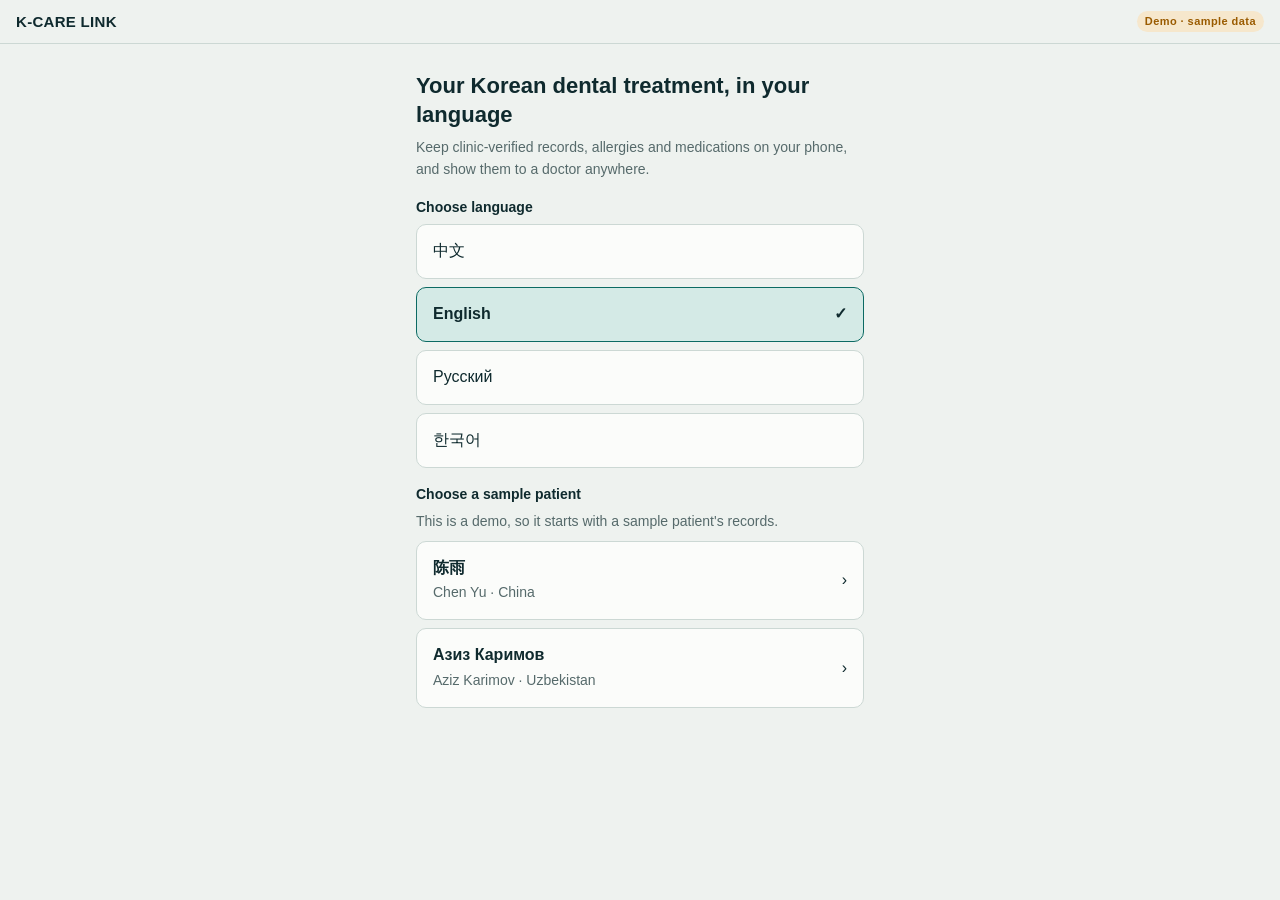
==== index.html @ 89370fdc "[클로드] 웹 프로토타입 1단계 구현 (서버 없는 의료 여권 데모) Co-Authored-By: Claude Opus 5.5 <noreply@anthropic.com>" ====
<!doctype html>
<html lang="en">
<head>
<meta charset="utf-8">
<meta name="viewport" content="width=device-width, initial-scale=1, viewport-fit=cover">
<meta name="robots" content="noindex">
<meta name="referrer" content="no-referrer">
<meta name="theme-color" content="#0C6A63">
<meta http-equiv="Content-Security-Policy" content="default-src 'self'; script-src 'self'; style-src 'self'; img-src 'self' data: blob:; connect-src 'self'; base-uri 'none'; form-action 'none'">
<title>K-CARE LINK</title>
<link rel="manifest" href="manifest.webmanifest">
<link rel="icon" href="icons/icon-192.png" type="image/png">
<link rel="apple-touch-icon" href="icons/icon-192.png">
<link rel="stylesheet" href="css/app.css">
</head>
<body>
<header class="top">
  <span class="brand" id="brand">K-CARE LINK</span>
  <span class="demo" id="demo">Demo · sample data</span>
</header>
<main id="app" class="app" aria-live="polite"></main>
<div class="toast" id="toast" role="status" hidden></div>
<noscript><p class="app">This demo needs JavaScript.</p></noscript>
<script src="js/vendor/qrcode.js"></script>
<script type="module" src="js/app.js"></script>
</body>
</html>
---- css/app.css ----
/* Phone-first single column. Tokens follow prototype/screen-review.html (teal = clinic-verified, violet = self-reported, red = risk). */
:root {
  --bg: #EEF2EF;
  --surface: #FBFCFA;
  --surface-2: #E3EBE8;
  --ink: #0F2A2E;
  --muted: #566A6B;
  --line: #CCD8D4;
  --teal: #0C6A63;
  --teal-ink: #F4FAF8;
  --teal-soft: #D4EAE6;
  --self: #5B4F8F;
  --self-soft: #E7E3F3;
  --warn: #9A5B00;
  --warn-soft: #F6E7CC;
  --crit: #A23B2A;
  --crit-soft: #F6DDD7;
  --font-ui: -apple-system, BlinkMacSystemFont, 'Apple SD Gothic Neo', 'PingFang SC', 'Noto Sans KR', 'Noto Sans SC', 'Segoe UI', Roboto, sans-serif;
  --font-data: ui-monospace, 'SF Mono', Menlo, 'Roboto Mono', monospace;
  --r: 10px;
  color-scheme: light;
}
@media (prefers-color-scheme: dark) {
  :root {
    --bg: #0B1719; --surface: #11221F; --surface-2: #17302C; --ink: #E3EEEA; --muted: #98AEAA;
    --line: #24403B; --teal: #4DB5A9; --teal-ink: #062521; --teal-soft: #163C37;
    --self: #ADA2E0; --self-soft: #2A2546; --warn: #E2A84B; --warn-soft: #3A2C12;
    --crit: #E07C69; --crit-soft: #3D1E18; color-scheme: dark;
  }
}
* { box-sizing: border-box; }
[hidden] { display: none !important; }
html { -webkit-text-size-adjust: 100%; }
body { margin: 0; background: var(--bg); color: var(--ink); font-family: var(--font-ui); font-size: 16px; line-height: 1.55; }
a { color: inherit; text-decoration: none; }
button, input, textarea { font: inherit; color: inherit; }
button { cursor: pointer; }
button:disabled { opacity: 0.5; cursor: default; }
:focus-visible { outline: 2px solid var(--teal); outline-offset: 2px; }
h1, h2 { margin: 0; line-height: 1.25; text-wrap: balance; }
h1 { font-size: 20px; }
h1.big { font-size: 24px; }
h2 { font-size: 14px; font-weight: 600; }
p { margin: 0; }
.mono { font-family: var(--font-data); font-variant-numeric: tabular-nums; }
.small { font-size: 13px; }
.muted { color: var(--muted); }
.sub { color: var(--muted); font-size: 14px; }
.center { text-align: center; }

.top { position: sticky; top: 0; z-index: 5; display: flex; justify-content: space-between; align-items: center; gap: 8px;
  padding: calc(env(safe-area-inset-top, 0px) + 10px) max(16px, env(safe-area-inset-right, 0px)) 10px max(16px, env(safe-area-inset-left, 0px));
  background: var(--bg); border-bottom: 1px solid var(--line); }
.brand { font-weight: 700; letter-spacing: 0.02em; font-size: 15px; }
.demo { font-size: 11px; font-weight: 600; letter-spacing: 0.04em; padding: 2px 8px; border-radius: 99px; background: var(--warn-soft); color: var(--warn); white-space: nowrap; }

.app { max-width: 480px; margin: 0 auto; display: flex; flex-direction: column; gap: 18px;
  padding: 16px max(16px, env(safe-area-inset-right, 0px)) calc(env(safe-area-inset-bottom, 0px) + 40px) max(16px, env(safe-area-inset-left, 0px)); }
body.doc .app { max-width: 760px; }

.bar { display: flex; align-items: center; justify-content: space-between; gap: 8px; min-height: 40px; }
.bar.end { justify-content: flex-end; }
.link { background: none; border: 0; padding: 8px 0; color: var(--teal); font-weight: 600; font-size: 15px; }
.btn { display: inline-flex; align-items: center; justify-content: center; text-align: center; border: 1px solid var(--line); background: var(--surface); border-radius: var(--r); padding: 13px 14px; font-weight: 600; min-height: 48px; }
.btn.primary { background: var(--teal); color: var(--teal-ink); border-color: var(--teal); }
.btn.block { width: 100%; }
.row2 { display: grid; grid-template-columns: 1fr 1fr; gap: 8px; }
.row2.quiet { align-items: center; justify-items: center; }

.hero { display: grid; gap: 8px; padding-top: 12px; }
.lead { font-size: 22px; font-weight: 700; line-height: 1.3; }
.sec { display: grid; gap: 8px; }
.sec-h { display: flex; align-items: center; justify-content: space-between; gap: 8px; }
.list { display: grid; gap: 8px; }
.row-btn { display: flex; justify-content: space-between; align-items: center; gap: 12px; text-align: left; padding: 14px 16px; border-radius: var(--r); border: 1px solid var(--line); background: var(--surface); font-size: 16px; min-height: 52px; }
.row-btn[aria-pressed="true"] { border-color: var(--teal); background: var(--teal-soft); font-weight: 600; }

.profile { display: grid; gap: 2px; padding: 14px; background: var(--surface-2); border-radius: var(--r); }
.profile b { font-size: 21px; }
.profile .meta { font-size: 14px; color: var(--muted); }
.badge { display: inline-flex; align-items: center; gap: 4px; font-size: 11px; font-weight: 600; padding: 2px 8px; border-radius: 99px; white-space: nowrap; }
.badge.v { background: var(--teal-soft); color: var(--teal); }
.badge.s { background: var(--self-soft); color: var(--self); }
.badge.u { background: var(--warn-soft); color: var(--warn); }
.rec { display: grid; grid-template-columns: 52px 1fr auto; gap: 10px; align-items: center; border: 1px solid var(--line); border-left: 3px solid var(--teal); border-radius: 8px; background: var(--surface); padding: 11px 12px; }
.rec .tooth { font-family: var(--font-data); font-weight: 600; font-size: 16px; color: var(--teal); }
.rec .name { font-weight: 600; }
.rec .when { font-family: var(--font-data); font-size: 12px; color: var(--muted); }
.rec .chev { color: var(--muted); font-size: 20px; }
.selfbox { border: 1px solid var(--line); border-left: 3px solid var(--self); border-radius: 8px; padding: 10px 12px; display: grid; gap: 6px; background: var(--surface); }
.kv { display: grid; grid-template-columns: 92px minmax(0, 1fr); gap: 8px; font-size: 15px; margin: 0; }
.kv dt { color: var(--muted); }
.kv dd { margin: 0; min-width: 0; overflow-wrap: anywhere; }

/* FDI tooth chart */
.chart { display: grid; gap: 4px; padding: 10px; background: var(--surface-2); border-radius: var(--r); }
.chart .jaw { display: grid; grid-template-columns: 1fr 1fr; gap: 6px; }
.chart .half { display: grid; grid-template-columns: repeat(8, minmax(0, 1fr)); gap: 2px; }
.chart .t { aspect-ratio: 1 / 1.25; min-width: 0; border-radius: 4px; border: 1px solid var(--line); background: var(--surface); font-family: var(--font-data); font-size: 9px; color: var(--muted); display: grid; place-items: center; }
.chart .t.on { background: var(--teal); color: var(--teal-ink); border-color: var(--teal); font-weight: 600; }
.chart .t.gone { background: transparent; border-style: dashed; }
.chart .mid { height: 1px; background: var(--line); margin-block: 2px; }
.chart .lbl { display: flex; justify-content: space-between; font-size: 10px; color: var(--muted); }

.card { border: 1px solid var(--line); border-radius: var(--r); padding: 14px; display: grid; gap: 6px; background: var(--surface); }
.card h2 { font-size: 13px; color: var(--muted); }
.card.note { background: var(--surface-2); border: 0; }

.chips { display: flex; flex-wrap: wrap; gap: 6px; }
.chip { border: 1px solid var(--line); background: var(--surface); border-radius: 99px; padding: 8px 13px; font-size: 15px; min-height: 40px; }
.chip[aria-pressed="true"] { background: var(--self); border-color: var(--self); color: var(--surface); }
.addrow { display: flex; gap: 6px; margin: 0; }
.addrow input { flex: 1; min-width: 0; border: 1px solid var(--line); border-radius: 8px; padding: 10px; background: var(--surface); font-size: 16px; }
.custom { display: flex; justify-content: space-between; align-items: center; gap: 8px; font-size: 15px; }
.warnline { font-size: 14px; padding: 9px 11px; border-radius: 8px; background: var(--warn-soft); color: var(--warn); }

.opt { display: flex; gap: 10px; align-items: center; border: 1px solid var(--line); border-radius: var(--r); padding: 13px; background: var(--surface); text-align: left; min-height: 50px; }
.opt[aria-pressed="true"] { border-color: var(--teal); background: var(--teal-soft); font-weight: 600; }
.opt .dot { width: 18px; height: 18px; border-radius: 50%; border: 2px solid var(--line); flex: none; }
.opt[aria-pressed="true"] .dot { border: 6px solid var(--teal); }
.qr { align-self: center; display: grid; place-items: center; width: 300px; max-width: 100%; aspect-ratio: 1; background: #FFFFFF; border-radius: 14px; border: 1px solid var(--line); }
.qr canvas { display: block; max-width: 100%; height: auto !important; }
.qr .sub { color: #566A6B; }
.linkbox { width: 100%; min-height: 96px; border: 1px solid var(--line); border-radius: 8px; padding: 10px; background: var(--surface); font: 12px/1.4 var(--font-data); word-break: break-all; }

/* doctor view */
.doc-h { display: grid; gap: 2px; padding-bottom: 10px; border-bottom: 2px solid var(--ink); }
.doc-h .kicker { font-size: 11px; font-weight: 600; letter-spacing: 0.08em; text-transform: uppercase; color: var(--muted); }
.doc-h .meta { font-family: var(--font-data); font-size: 13px; color: var(--muted); }
.alert { border-radius: var(--r); background: var(--crit-soft); padding: 12px 14px; display: grid; gap: 6px; }
.alert h2 { color: var(--crit); font-size: 13px; text-transform: uppercase; letter-spacing: 0.05em; }
.alert h2 .norm { text-transform: none; letter-spacing: 0; }
.alert ul { margin: 0; padding-left: 18px; font-size: 15px; }
.alert .risk { color: var(--crit); font-weight: 600; }
.tbl-wrap { overflow-x: auto; }
table { border-collapse: collapse; width: 100%; font-size: 14px; }
th { text-align: left; font-size: 11px; color: var(--muted); font-weight: 600; text-transform: uppercase; letter-spacing: 0.04em; padding: 6px 8px 6px 0; border-bottom: 1px solid var(--line); }
td { padding: 9px 8px 9px 0; border-bottom: 1px solid var(--line); vertical-align: top; }
td.mono { white-space: nowrap; font-size: 13px; }
td.wrap { overflow-wrap: anywhere; min-width: 7em; }
td .badge { margin-top: 4px; }
.foot { font-size: 13px; color: var(--muted); }

/* emergency card */
.em { border-radius: 16px; border: 3px solid var(--crit); padding: 18px; display: grid; gap: 14px; background: var(--surface); }
.em .head b { color: var(--crit); font-size: 15px; letter-spacing: 0.03em; }
.em .plea { font-size: 18px; font-weight: 700; }
.em .plea small { display: block; font-size: 14px; font-weight: 400; color: var(--muted); }
.em dl { margin: 0; display: grid; gap: 12px; }
.em dt { font-size: 13px; color: var(--muted); }
.em dd { margin: 0; font-size: 22px; font-weight: 700; line-height: 1.3; overflow-wrap: anywhere; }
.em dd small { display: block; font-size: 14px; font-weight: 500; color: var(--muted); margin-bottom: 4px; }

.toast { position: fixed; left: max(16px, env(safe-area-inset-left, 0px)); right: max(16px, env(safe-area-inset-right, 0px)); bottom: calc(env(safe-area-inset-bottom, 0px) + 18px);
  max-width: 448px; margin: 0 auto; background: var(--ink); color: var(--surface); border-radius: var(--r); padding: 12px 14px; font-size: 14px; z-index: 10; }
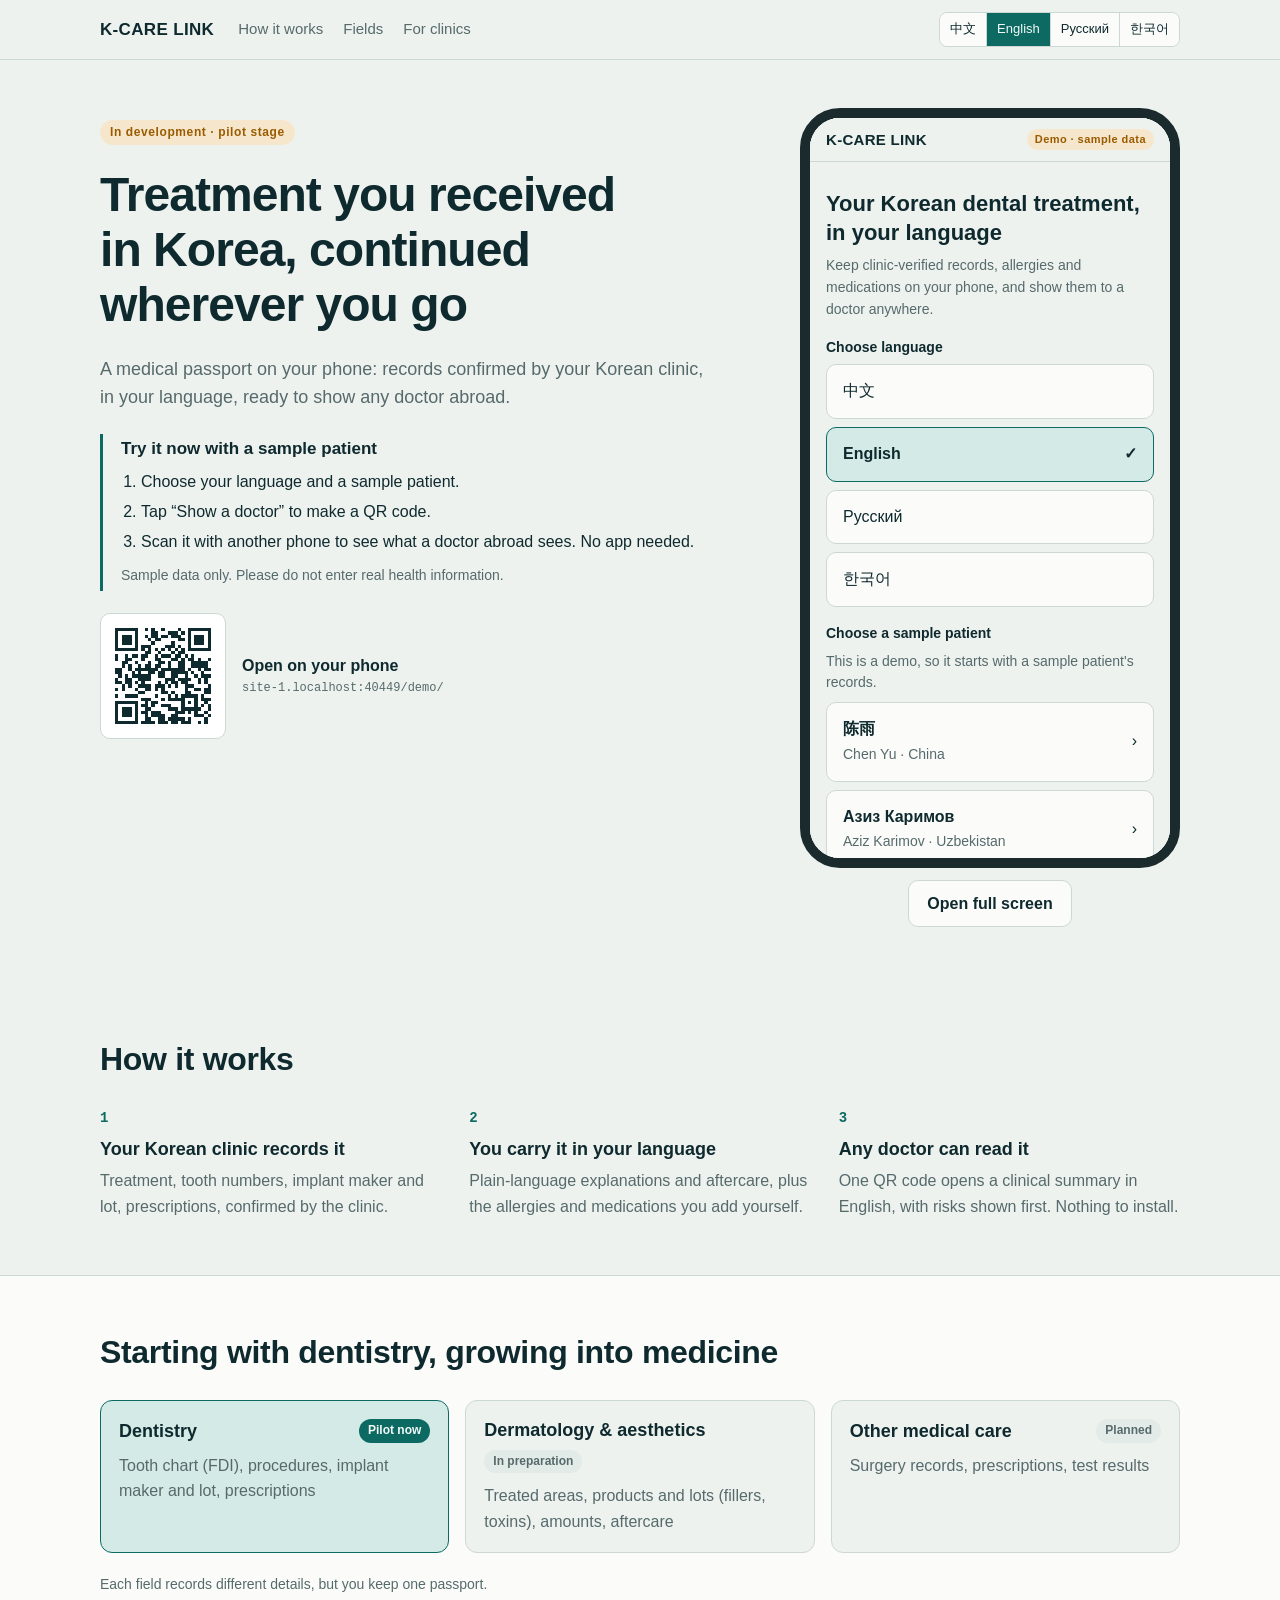
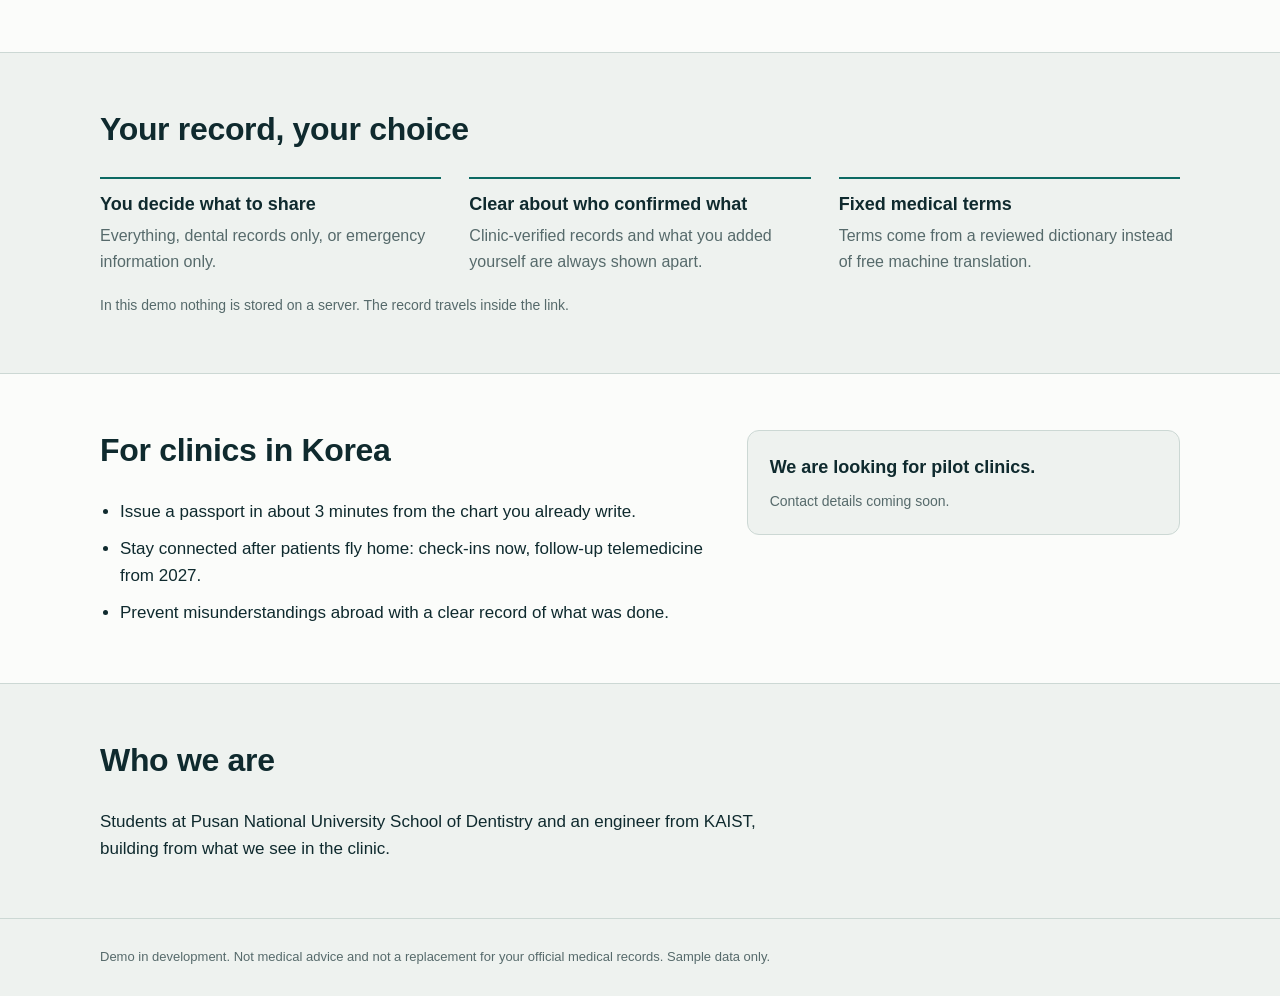
==== commit 81fc8433: "[클로드] 홈페이지 추가, 데모를 demo/로 이동 Co-Authored-By: Claude Opus 5.5 <noreply@anthropic.com>" ====
--- a/index.html
+++ b/index.html
@@ -6,22 +6,124 @@
 <meta name="robots" content="noindex">
 <meta name="referrer" content="no-referrer">
 <meta name="theme-color" content="#0C6A63">
-<meta http-equiv="Content-Security-Policy" content="default-src 'self'; script-src 'self'; style-src 'self'; img-src 'self' data: blob:; connect-src 'self'; base-uri 'none'; form-action 'none'">
+<meta http-equiv="Content-Security-Policy" content="default-src 'self'; script-src 'self'; style-src 'self'; img-src 'self' data: blob:; frame-src 'self'; connect-src 'self'; base-uri 'none'; form-action 'none'">
 <title>K-CARE LINK</title>
-<link rel="manifest" href="manifest.webmanifest">
-<link rel="icon" href="icons/icon-192.png" type="image/png">
-<link rel="apple-touch-icon" href="icons/icon-192.png">
-<link rel="stylesheet" href="css/app.css">
+<link rel="icon" href="demo/icons/icon-192.png" type="image/png">
+<link rel="apple-touch-icon" href="demo/icons/icon-192.png">
+<link rel="stylesheet" href="home/home.css">
+<script src="home/redirect.js"></script>
 </head>
 <body>
-<header class="top">
-  <span class="brand" id="brand">K-CARE LINK</span>
-  <span class="demo" id="demo">Demo · sample data</span>
+<header class="nav">
+  <div class="wrap nav-in">
+    <a class="brand" href="#top" data-name>K-CARE LINK</a>
+    <nav class="links" aria-label="Sections">
+      <a href="#how" data-t="nav_how">How it works</a>
+      <a href="#fields" data-t="nav_fields">Fields</a>
+      <a href="#clinics" data-t="nav_clinics">For clinics</a>
+    </nav>
+    <div class="langs" id="langs" role="group" aria-label="Language"></div>
+  </div>
 </header>
-<main id="app" class="app" aria-live="polite"></main>
-<div class="toast" id="toast" role="status" hidden></div>
-<noscript><p class="app">This demo needs JavaScript.</p></noscript>
-<script src="js/vendor/qrcode.js"></script>
-<script type="module" src="js/app.js"></script>
+
+<main id="top">
+  <section class="hero">
+    <div class="wrap hero-in">
+      <div class="hero-text">
+        <p class="stage" data-t="stage">In development · pilot stage</p>
+        <h1 data-t="h1">Treatment you received in Korea, continued wherever you go</h1>
+        <p class="lede" data-t="sub"></p>
+        <div class="try-box">
+          <h2 data-t="try_h">Try it now with a sample patient</h2>
+          <ol class="try-steps">
+            <li data-t="try_1"></li>
+            <li data-t="try_2"></li>
+            <li data-t="try_3"></li>
+          </ol>
+          <p class="note" data-t="try_note"></p>
+        </div>
+        <div class="phone-qr" id="phone-qr">
+          <div class="qr" id="qr" aria-hidden="true"></div>
+          <div>
+            <b data-t="open_phone">Open on your phone</b>
+            <p class="note mono" id="demo-url"></p>
+          </div>
+        </div>
+      </div>
+      <div class="device">
+        <div class="phone">
+          <iframe id="demo-frame" title="Demo" allow="clipboard-write; web-share"></iframe>
+        </div>
+        <a class="btn" id="open-full" href="demo/" data-t="open_full">Open full screen</a>
+      </div>
+    </div>
+  </section>
+
+  <section class="band" id="how">
+    <div class="wrap">
+      <h2 class="h2" data-t="how_h">How it works</h2>
+      <ol class="steps">
+        <li><span class="num">1</span><h3 data-t="s1_t"></h3><p data-t="s1_d"></p></li>
+        <li><span class="num">2</span><h3 data-t="s2_t"></h3><p data-t="s2_d"></p></li>
+        <li><span class="num">3</span><h3 data-t="s3_t"></h3><p data-t="s3_d"></p></li>
+      </ol>
+    </div>
+  </section>
+
+  <section class="band alt" id="fields">
+    <div class="wrap">
+      <h2 class="h2" data-t="fields_h">Starting with dentistry, growing into medicine</h2>
+      <div class="fields">
+        <article class="field now"><div class="fh"><h3 data-t="f_dental"></h3><span class="pill now" data-t="f_dental_s"></span></div><p data-t="f_dental_d"></p></article>
+        <article class="field"><div class="fh"><h3 data-t="f_aes"></h3><span class="pill" data-t="f_aes_s"></span></div><p data-t="f_aes_d"></p></article>
+        <article class="field"><div class="fh"><h3 data-t="f_med"></h3><span class="pill" data-t="f_med_s"></span></div><p data-t="f_med_d"></p></article>
+      </div>
+      <p class="note" data-t="fields_note"></p>
+    </div>
+  </section>
+
+  <section class="band" id="data">
+    <div class="wrap">
+      <h2 class="h2" data-t="data_h">Your record, your choice</h2>
+      <ul class="principles">
+        <li><h3 data-t="d1_t"></h3><p data-t="d1_d"></p></li>
+        <li><h3 data-t="d2_t"></h3><p data-t="d2_d"></p></li>
+        <li><h3 data-t="d3_t"></h3><p data-t="d3_d"></p></li>
+      </ul>
+      <p class="note" data-t="d_demo"></p>
+    </div>
+  </section>
+
+  <section class="band alt" id="clinics">
+    <div class="wrap two">
+      <div>
+        <h2 class="h2" data-t="clinics_h">For clinics in Korea</h2>
+        <ul class="checks">
+          <li data-t="c1"></li>
+          <li data-t="c2"></li>
+          <li data-t="c3"></li>
+        </ul>
+      </div>
+      <div class="cta">
+        <p class="cta-t" data-t="clinics_cta"></p>
+        <p class="note" id="contact"></p>
+      </div>
+    </div>
+  </section>
+
+  <section class="band" id="team">
+    <div class="wrap">
+      <h2 class="h2" data-t="team_h">Who we are</h2>
+      <p class="team" data-t="team_d"></p>
+    </div>
+  </section>
+</main>
+
+<footer class="foot">
+  <div class="wrap"><p data-t="foot"></p></div>
+</footer>
+
+<script src="demo/js/vendor/qrcode.js"></script>
+<script type="module" src="home/home.js"></script>
 </body>
 </html>
--- a/home/home.css
+++ b/home/home.css
@@ -0,0 +1,107 @@
+/* Homepage. Same tokens as the demo (demo/css/app.css). Hero puts the live demo in a phone frame beside the text; sections stack on phones. */
+:root {
+  --bg: #EEF2EF;
+  --surface: #FBFCFA;
+  --surface-2: #E3EBE8;
+  --ink: #0F2A2E;
+  --muted: #566A6B;
+  --line: #CCD8D4;
+  --teal: #0C6A63;
+  --teal-ink: #F4FAF8;
+  --teal-soft: #D4EAE6;
+  --warn: #9A5B00;
+  --warn-soft: #F6E7CC;
+  --bezel: #1B2B2D;
+  --font-ui: -apple-system, BlinkMacSystemFont, 'Apple SD Gothic Neo', 'PingFang SC', 'Noto Sans KR', 'Noto Sans SC', 'Segoe UI', Roboto, sans-serif;
+  --font-data: ui-monospace, 'SF Mono', Menlo, 'Roboto Mono', monospace;
+  color-scheme: light;
+}
+@media (prefers-color-scheme: dark) {
+  :root {
+    --bg: #0B1719; --surface: #11221F; --surface-2: #17302C; --ink: #E3EEEA; --muted: #98AEAA;
+    --line: #24403B; --teal: #4DB5A9; --teal-ink: #062521; --teal-soft: #163C37;
+    --warn: #E2A84B; --warn-soft: #3A2C12; --bezel: #000000; color-scheme: dark;
+  }
+}
+* { box-sizing: border-box; }
+[hidden] { display: none !important; }
+html { -webkit-text-size-adjust: 100%; scroll-padding-top: 72px; }
+@media (prefers-reduced-motion: no-preference) { html { scroll-behavior: smooth; } }
+body { margin: 0; background: var(--bg); color: var(--ink); font-family: var(--font-ui); font-size: 16px; line-height: 1.6; }
+a { color: inherit; }
+h1, h2, h3 { margin: 0; line-height: 1.25; text-wrap: balance; }
+p { margin: 0; }
+:lang(ko) { word-break: keep-all; overflow-wrap: anywhere; }
+:focus-visible { outline: 2px solid var(--teal); outline-offset: 2px; }
+.mono { font-family: var(--font-data); }
+.wrap { max-width: 1120px; margin: 0 auto; padding-left: max(20px, env(safe-area-inset-left, 0px)); padding-right: max(20px, env(safe-area-inset-right, 0px)); }
+.note { color: var(--muted); font-size: 14px; }
+
+.nav { position: sticky; top: 0; z-index: 5; background: var(--bg); border-bottom: 1px solid var(--line); padding-top: env(safe-area-inset-top, 0px); }
+.nav-in { display: flex; align-items: center; gap: 12px 24px; flex-wrap: wrap; padding-block: 12px; }
+.brand { font-weight: 700; letter-spacing: 0.02em; text-decoration: none; font-size: 17px; }
+.links { display: flex; gap: 20px; margin-right: auto; }
+.links a { text-decoration: none; color: var(--muted); font-size: 15px; }
+.links a:hover { color: var(--ink); }
+.langs { display: inline-flex; border: 1px solid var(--line); border-radius: 8px; overflow: hidden; }
+.langs button { border: 0; background: var(--surface); padding: 6px 10px; font: inherit; font-size: 13px; color: var(--ink); cursor: pointer; }
+.langs button + button { border-left: 1px solid var(--line); }
+.langs button[aria-pressed="true"] { background: var(--teal); color: var(--teal-ink); }
+@media (max-width: 720px) { .links { display: none; } .langs { margin-left: auto; } }
+
+.hero { padding-block: 48px 56px; }
+.hero-in { display: grid; grid-template-columns: minmax(0, 1fr) 380px; gap: 56px; align-items: start; }
+@media (max-width: 920px) { .hero-in { grid-template-columns: minmax(0, 1fr); gap: 32px; } }
+.hero-text { display: grid; gap: 22px; align-content: start; padding-top: 12px; }
+.stage { justify-self: start; font-size: 12px; font-weight: 600; letter-spacing: 0.05em; padding: 3px 10px; border-radius: 99px; background: var(--warn-soft); color: var(--warn); }
+.hero h1 { font-size: clamp(30px, 4.4vw, 48px); letter-spacing: -0.02em; line-height: 1.15; }
+.lede { font-size: 18px; color: var(--muted); max-width: 34em; }
+.try-box { border-left: 3px solid var(--teal); padding: 4px 0 4px 18px; display: grid; gap: 10px; }
+.try-box h2 { font-size: 17px; }
+.try-steps { margin: 0; padding-left: 20px; display: grid; gap: 4px; }
+.phone-qr { display: flex; gap: 16px; align-items: center; }
+.phone-qr .qr { background: #FFFFFF; border-radius: 10px; border: 1px solid var(--line); padding: 4px; line-height: 0; }
+.phone-qr canvas { width: 116px; height: 116px; image-rendering: pixelated; }
+.phone-qr .mono { font-size: 12px; overflow-wrap: anywhere; }
+@media (max-width: 920px) { .phone-qr { display: none; } }
+
+.device { display: grid; gap: 12px; justify-items: center; }
+.phone { width: 100%; max-width: 380px; height: 760px; max-height: calc(100vh - 120px); min-height: 560px; border: 10px solid var(--bezel); border-radius: 40px; overflow: hidden; background: var(--surface); }
+@media (max-width: 920px) { .phone { border-width: 6px; border-radius: 28px; height: 680px; max-height: none; } }
+.phone iframe { display: block; width: 100%; height: 100%; border: 0; background: var(--bg); }
+.btn { display: inline-flex; align-items: center; justify-content: center; min-height: 44px; padding: 10px 18px; border-radius: 10px; border: 1px solid var(--line); background: var(--surface); text-decoration: none; font-weight: 600; }
+
+.band { padding-block: 56px; }
+.band.alt { background: var(--surface); border-block: 1px solid var(--line); }
+.h2 { font-size: clamp(24px, 3vw, 32px); letter-spacing: -0.01em; margin-bottom: 28px; }
+.band .note { margin-top: 20px; }
+
+.steps { list-style: none; margin: 0; padding: 0; display: grid; grid-template-columns: repeat(3, minmax(0, 1fr)); gap: 28px; }
+@media (max-width: 760px) { .steps { grid-template-columns: minmax(0, 1fr); } }
+.steps li { display: grid; gap: 8px; align-content: start; }
+.num { font-family: var(--font-data); color: var(--teal); font-weight: 600; font-size: 14px; }
+.steps h3, .principles h3, .field h3 { font-size: 18px; }
+.steps p, .principles p, .field p { color: var(--muted); }
+
+.fields { display: grid; grid-template-columns: repeat(3, minmax(0, 1fr)); gap: 16px; }
+@media (max-width: 760px) { .fields { grid-template-columns: minmax(0, 1fr); } }
+.field { border: 1px solid var(--line); border-radius: 12px; padding: 18px; display: grid; gap: 10px; align-content: start; background: var(--bg); }
+.field.now { border-color: var(--teal); background: var(--teal-soft); }
+.fh { display: flex; justify-content: space-between; align-items: center; gap: 8px; flex-wrap: wrap; }
+.pill { font-size: 12px; font-weight: 600; padding: 2px 9px; border-radius: 99px; background: var(--surface-2); color: var(--muted); white-space: nowrap; }
+.pill.now { background: var(--teal); color: var(--teal-ink); }
+
+.principles { list-style: none; margin: 0; padding: 0; display: grid; grid-template-columns: repeat(3, minmax(0, 1fr)); gap: 28px; }
+@media (max-width: 760px) { .principles { grid-template-columns: minmax(0, 1fr); } }
+.principles li { display: grid; gap: 8px; align-content: start; border-top: 2px solid var(--teal); padding-top: 14px; }
+
+.two { display: grid; grid-template-columns: minmax(0, 1.4fr) minmax(0, 1fr); gap: 40px; align-items: start; }
+@media (max-width: 760px) { .two { grid-template-columns: minmax(0, 1fr); gap: 24px; } }
+.checks { margin: 0; padding-left: 20px; display: grid; gap: 10px; font-size: 17px; }
+.cta { border: 1px solid var(--line); border-radius: 12px; padding: 22px; background: var(--bg); display: grid; gap: 8px; }
+.cta-t { font-size: 18px; font-weight: 600; }
+.cta .note { margin-top: 0; }
+.team { font-size: 17px; max-width: 40em; }
+
+.foot { border-top: 1px solid var(--line); padding-block: 28px calc(env(safe-area-inset-bottom, 0px) + 28px); }
+.foot p { color: var(--muted); font-size: 13px; max-width: 60em; }
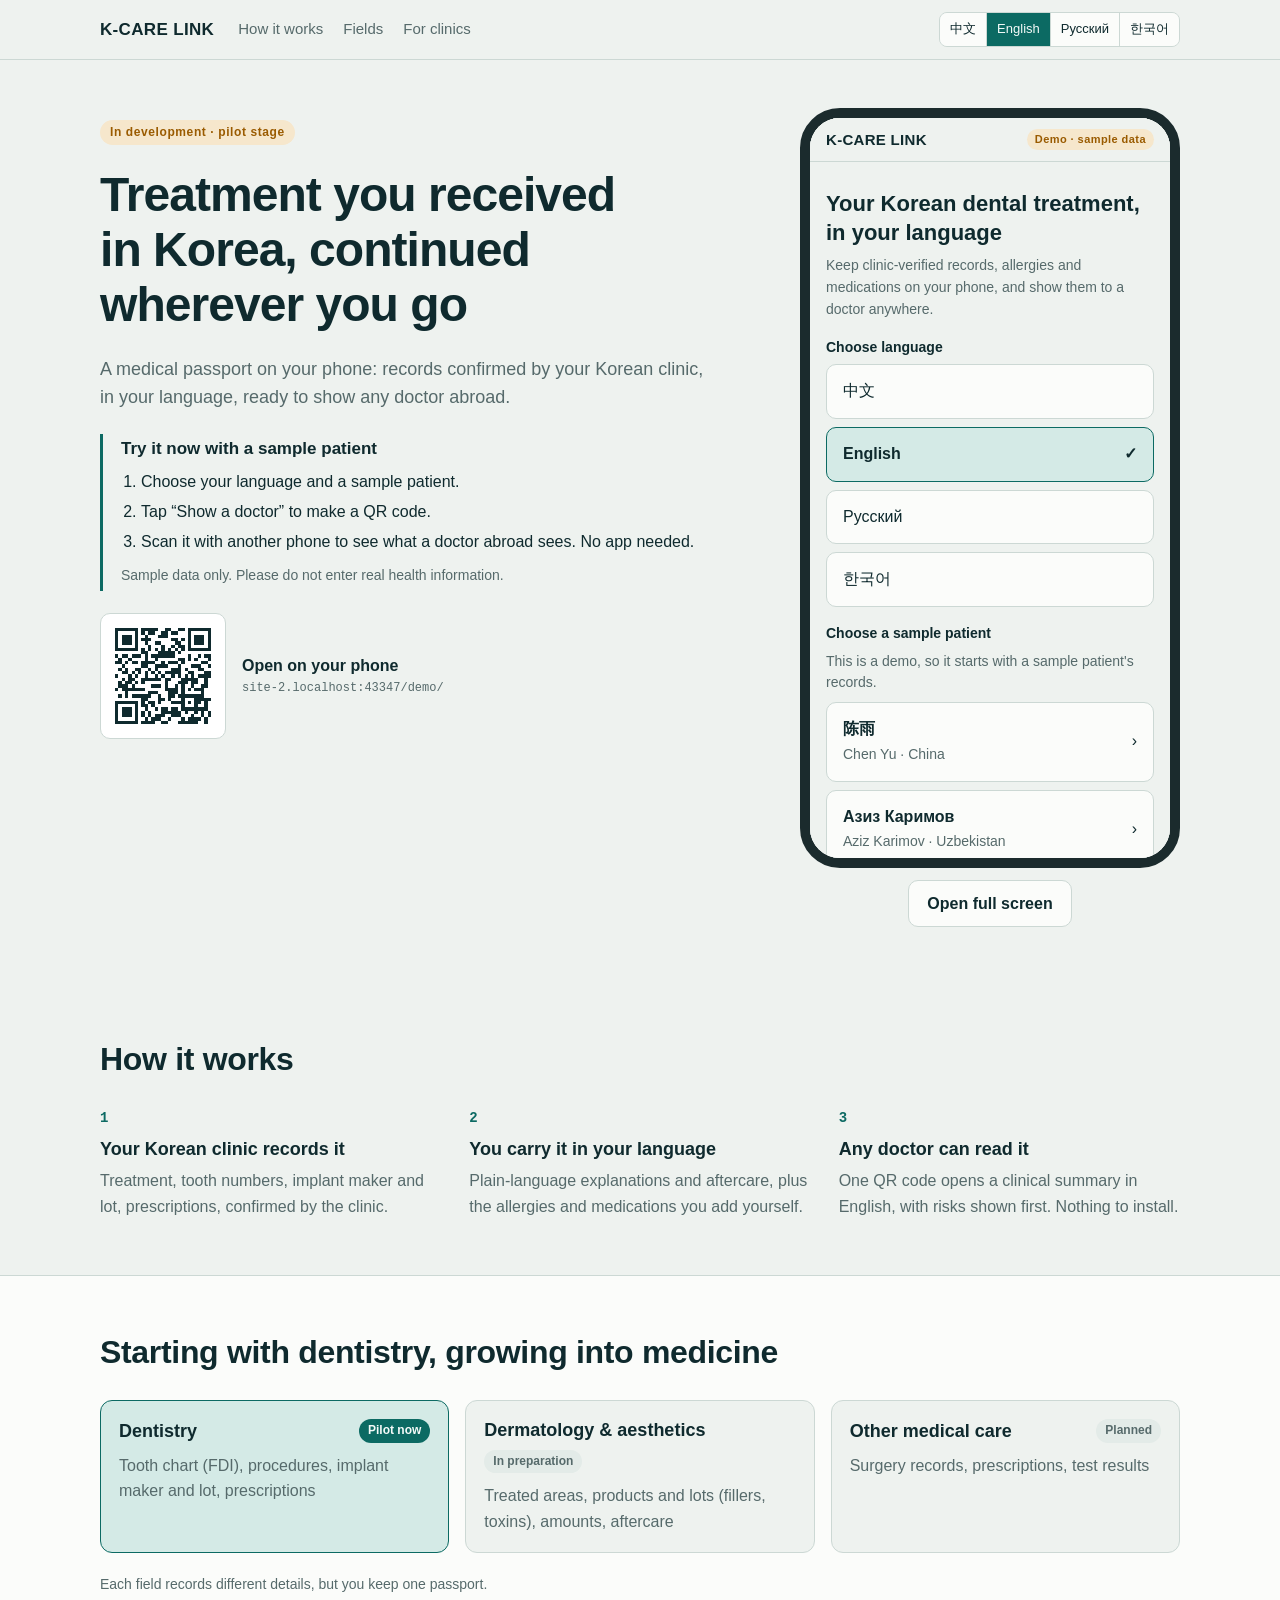
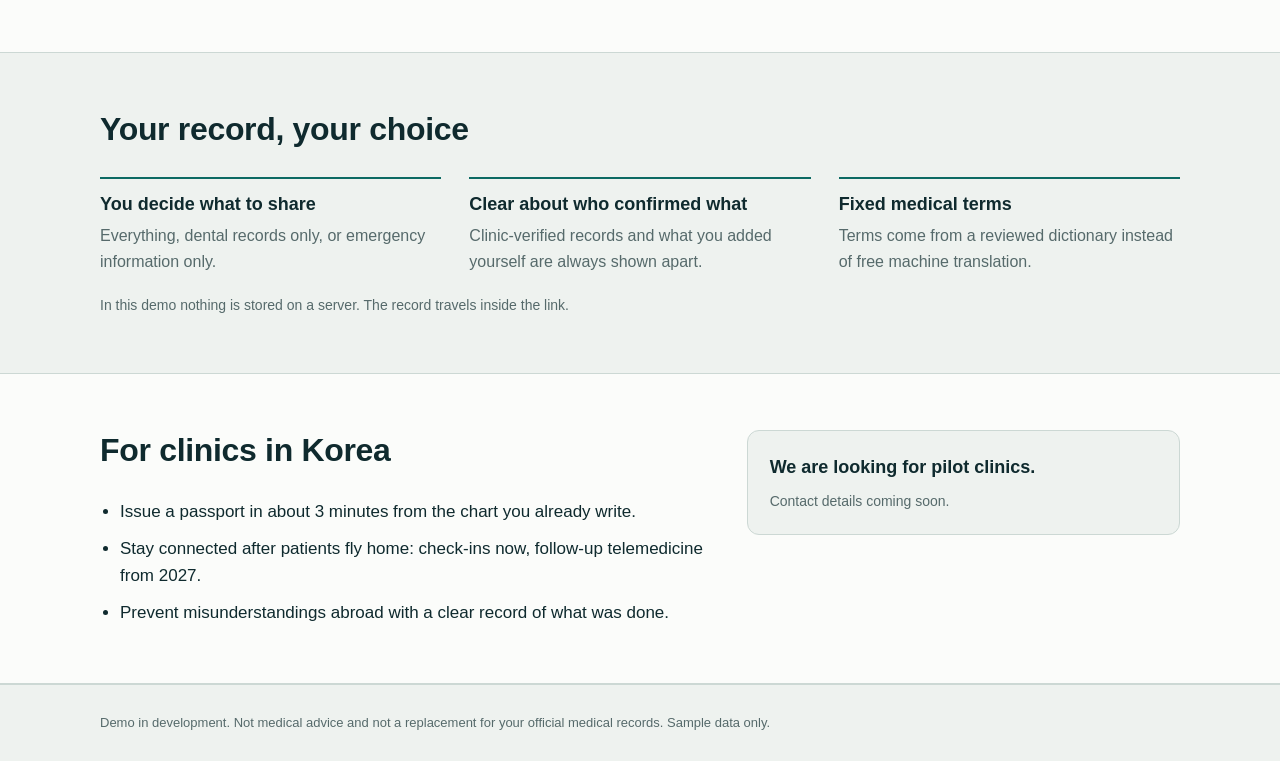
==== commit 44e47e9d: "[클로드] 홈페이지에서 팀 소개 섹션 제거 Co-Authored-By: Claude Opus 5.5 <noreply@anthropic.com>" ====
--- a/index.html
+++ b/index.html
@@ -111,12 +111,6 @@
     </div>
   </section>
 
-  <section class="band" id="team">
-    <div class="wrap">
-      <h2 class="h2" data-t="team_h">Who we are</h2>
-      <p class="team" data-t="team_d"></p>
-    </div>
-  </section>
 </main>
 
 <footer class="foot">
--- a/home/home.css
+++ b/home/home.css
@@ -101,7 +101,6 @@
 .cta { border: 1px solid var(--line); border-radius: 12px; padding: 22px; background: var(--bg); display: grid; gap: 8px; }
 .cta-t { font-size: 18px; font-weight: 600; }
 .cta .note { margin-top: 0; }
-.team { font-size: 17px; max-width: 40em; }
 
 .foot { border-top: 1px solid var(--line); padding-block: 28px calc(env(safe-area-inset-bottom, 0px) + 28px); }
 .foot p { color: var(--muted); font-size: 13px; max-width: 60em; }
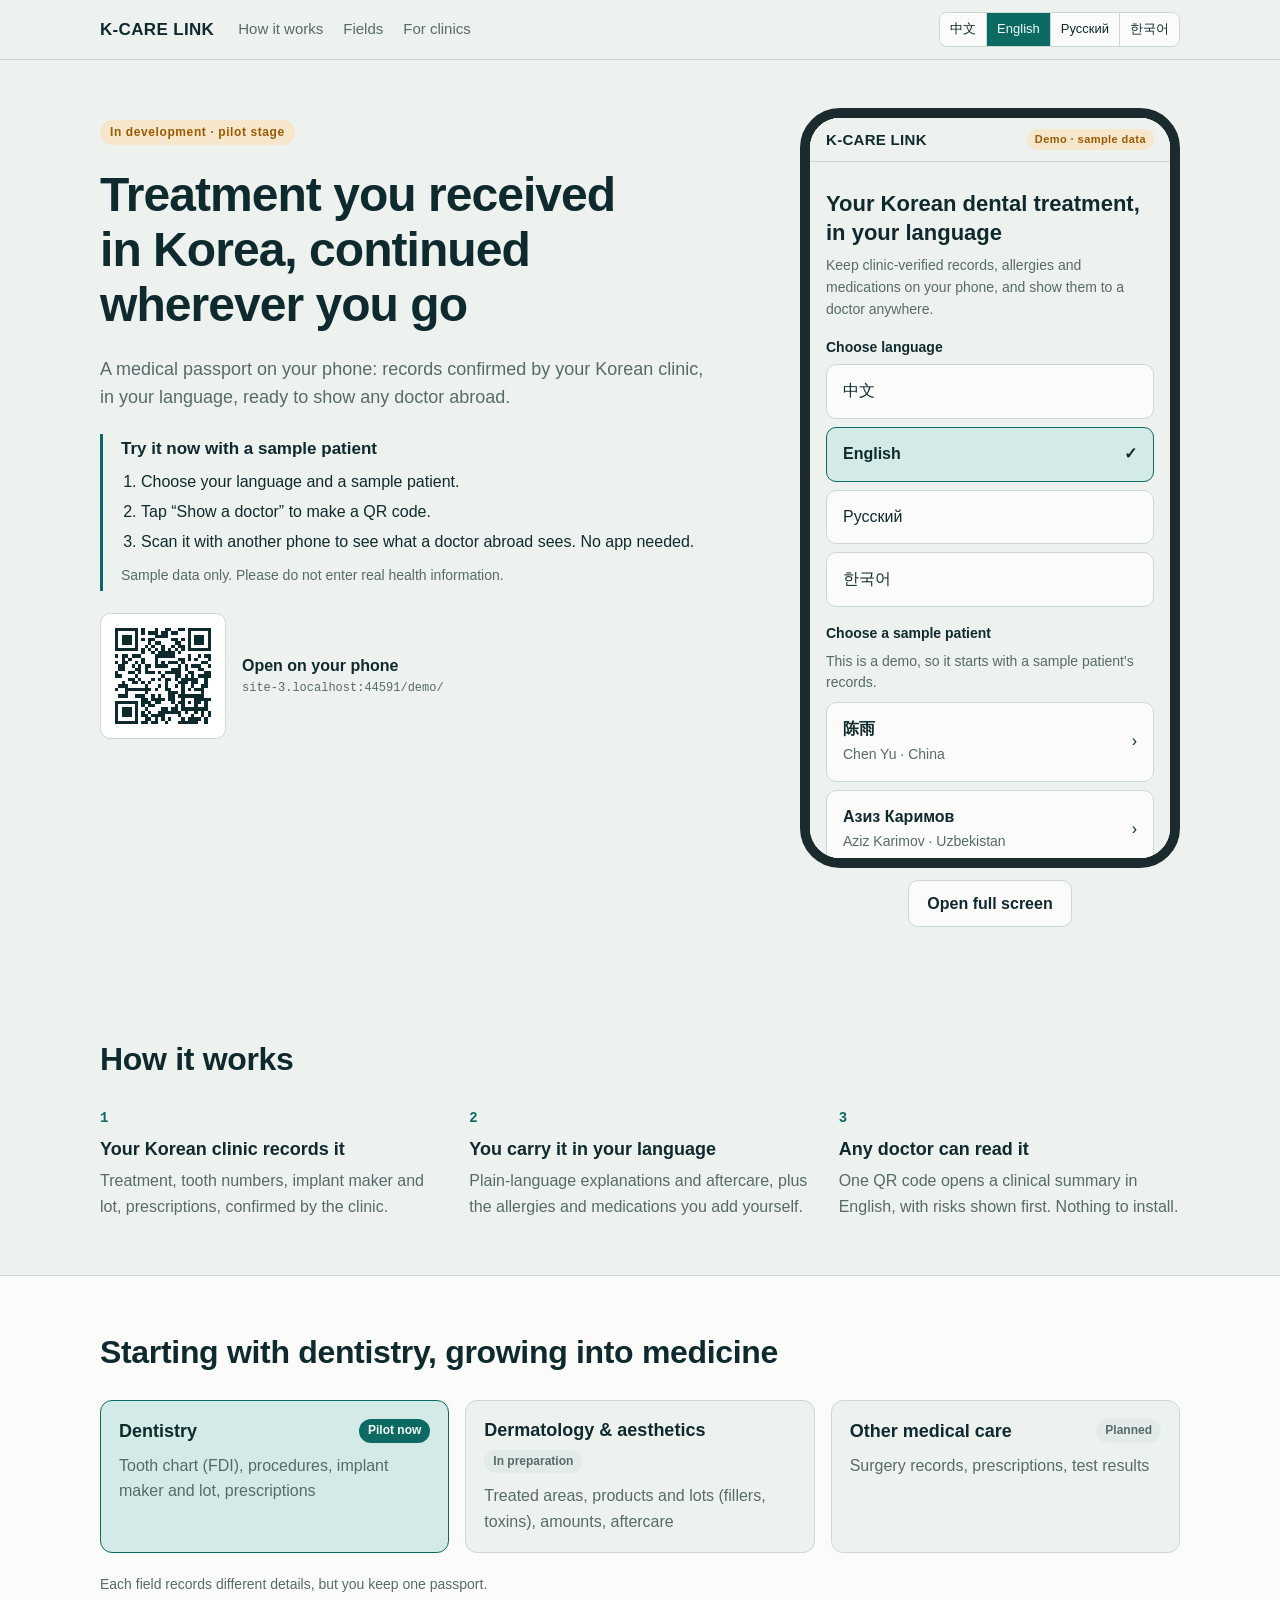
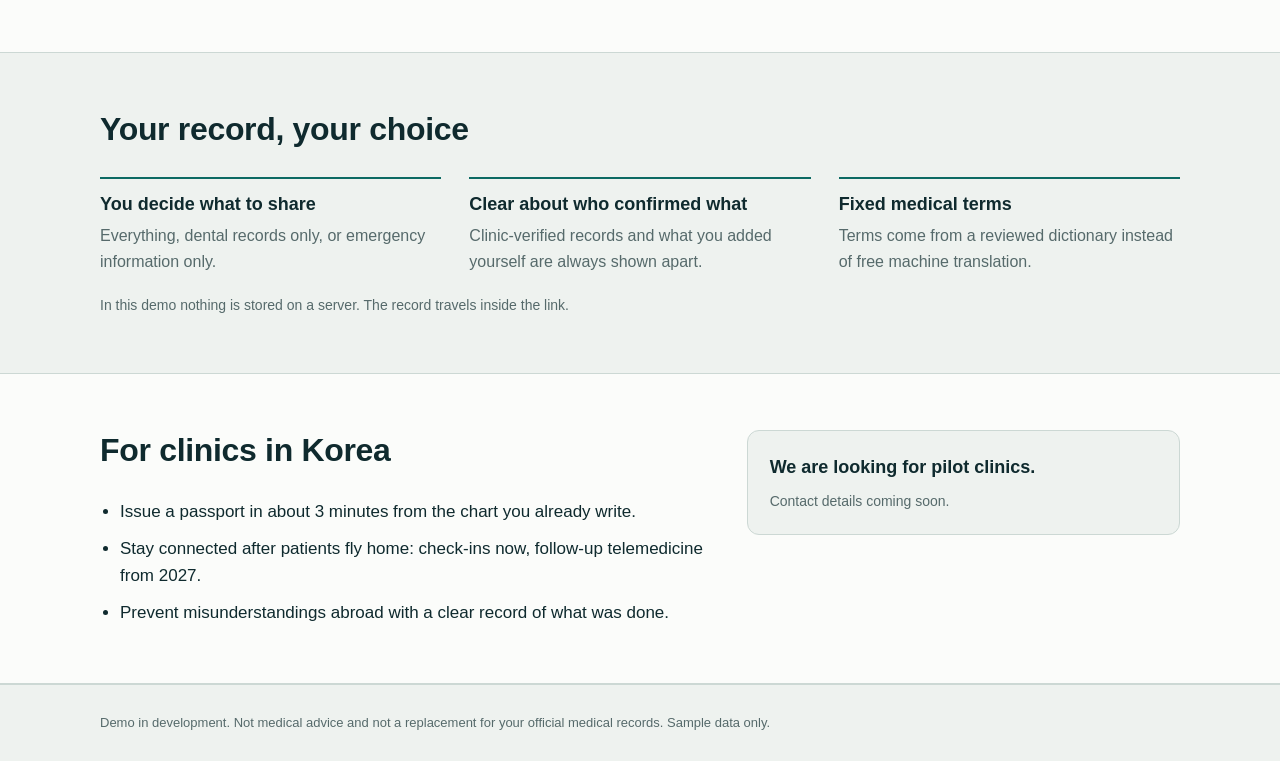
==== commit 5f60390d: "[클로드] 홈페이지에 Apple 지갑 추가 버튼, 데모 버튼은 iframe 밖으로 열기 Co-Authored-By: Claude Opus 5.5 <noreply@anthropic." ====
--- a/index.html
+++ b/index.html
@@ -41,6 +41,10 @@
             <li data-t="try_3"></li>
           </ol>
           <p class="note" data-t="try_note"></p>
+        </div>
+        <div class="wallet-box" id="wallet-box" hidden>
+          <a class="btn wallet" id="wallet-home" href="demo/wallet/chen.pkpass" type="application/vnd.apple.pkpass" data-t="wallet_btn">Add a sample card to Apple Wallet</a>
+          <p class="note" data-t="wallet_hint"></p>
         </div>
         <div class="phone-qr" id="phone-qr">
           <div class="qr" id="qr" aria-hidden="true"></div>
--- a/home/home.css
+++ b/home/home.css
@@ -59,6 +59,8 @@
 .try-box { border-left: 3px solid var(--teal); padding: 4px 0 4px 18px; display: grid; gap: 10px; }
 .try-box h2 { font-size: 17px; }
 .try-steps { margin: 0; padding-left: 20px; display: grid; gap: 4px; }
+.wallet-box { display: grid; gap: 8px; justify-items: start; }
+.btn.wallet { background: #000000; color: #FFFFFF; border-color: #000000; min-height: 48px; padding-inline: 20px; }
 .phone-qr { display: flex; gap: 16px; align-items: center; }
 .phone-qr .qr { background: #FFFFFF; border-radius: 10px; border: 1px solid var(--line); padding: 4px; line-height: 0; }
 .phone-qr canvas { width: 116px; height: 116px; image-rendering: pixelated; }
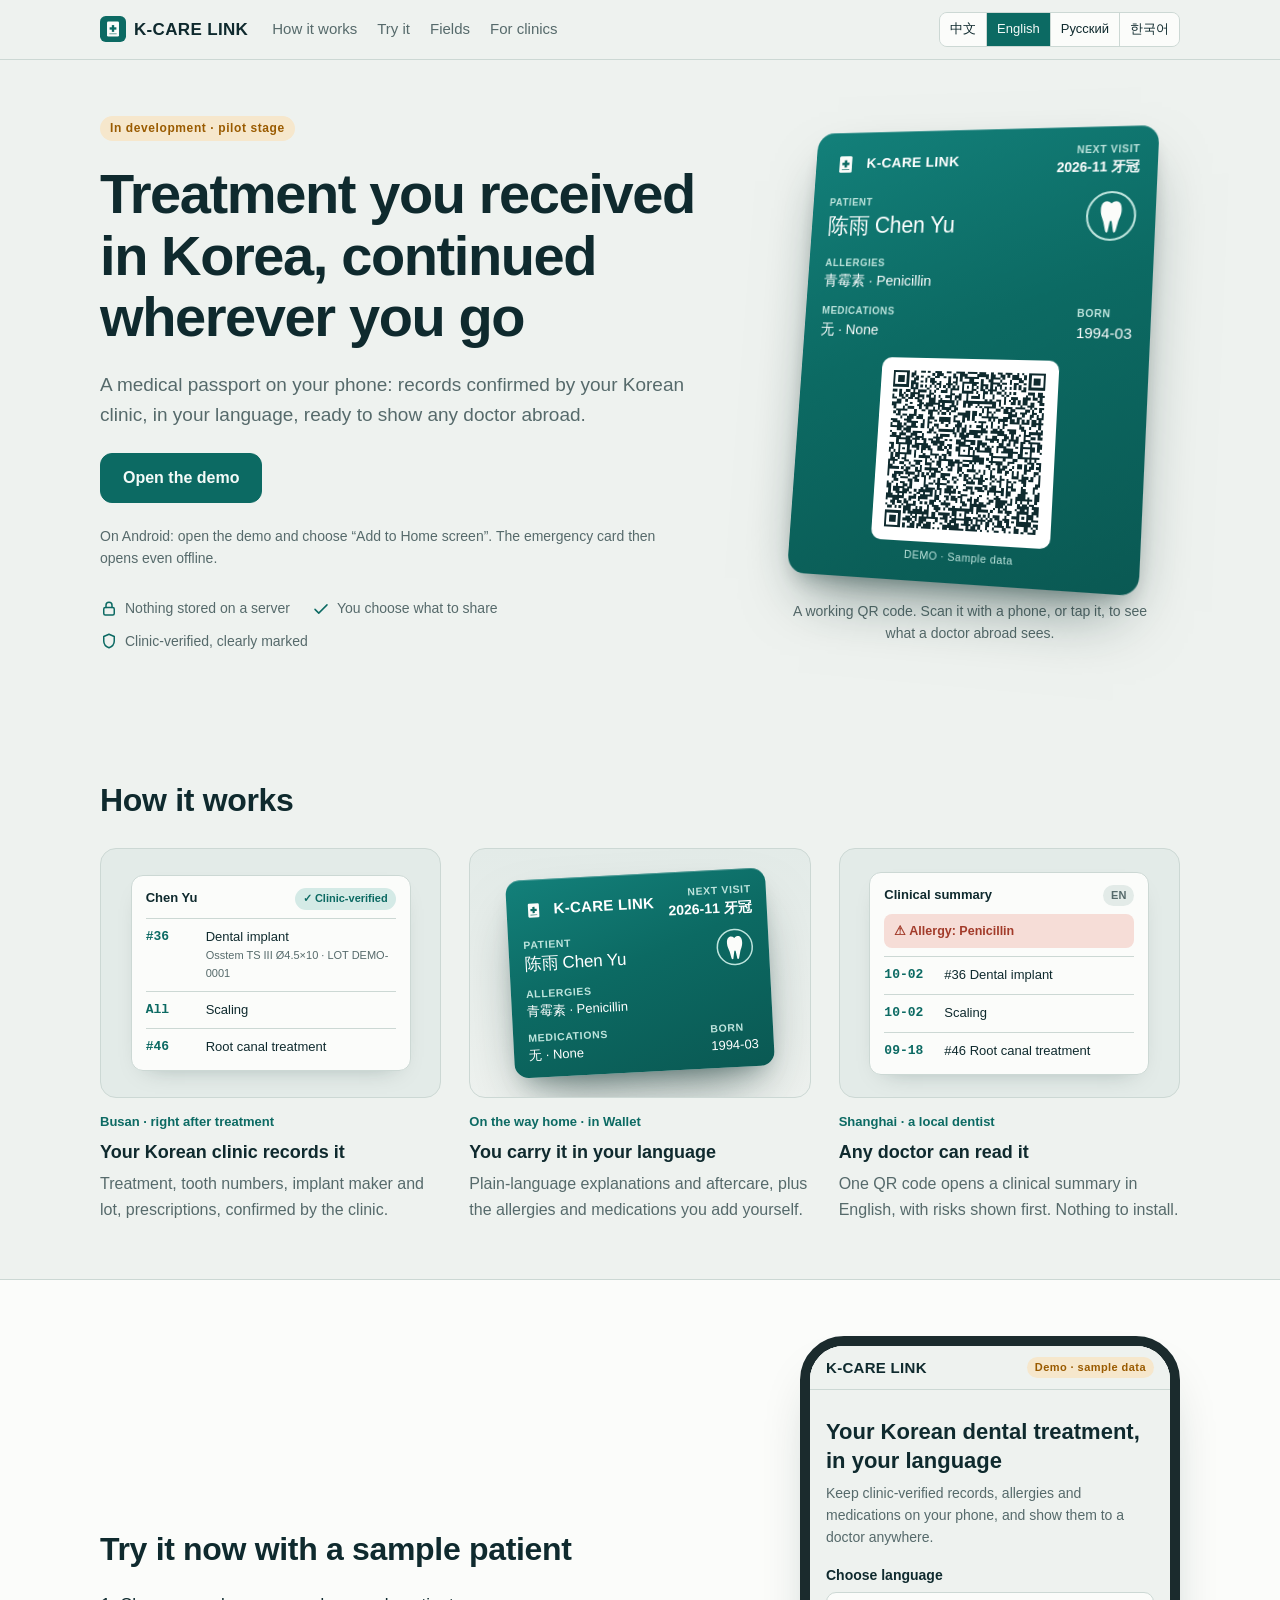
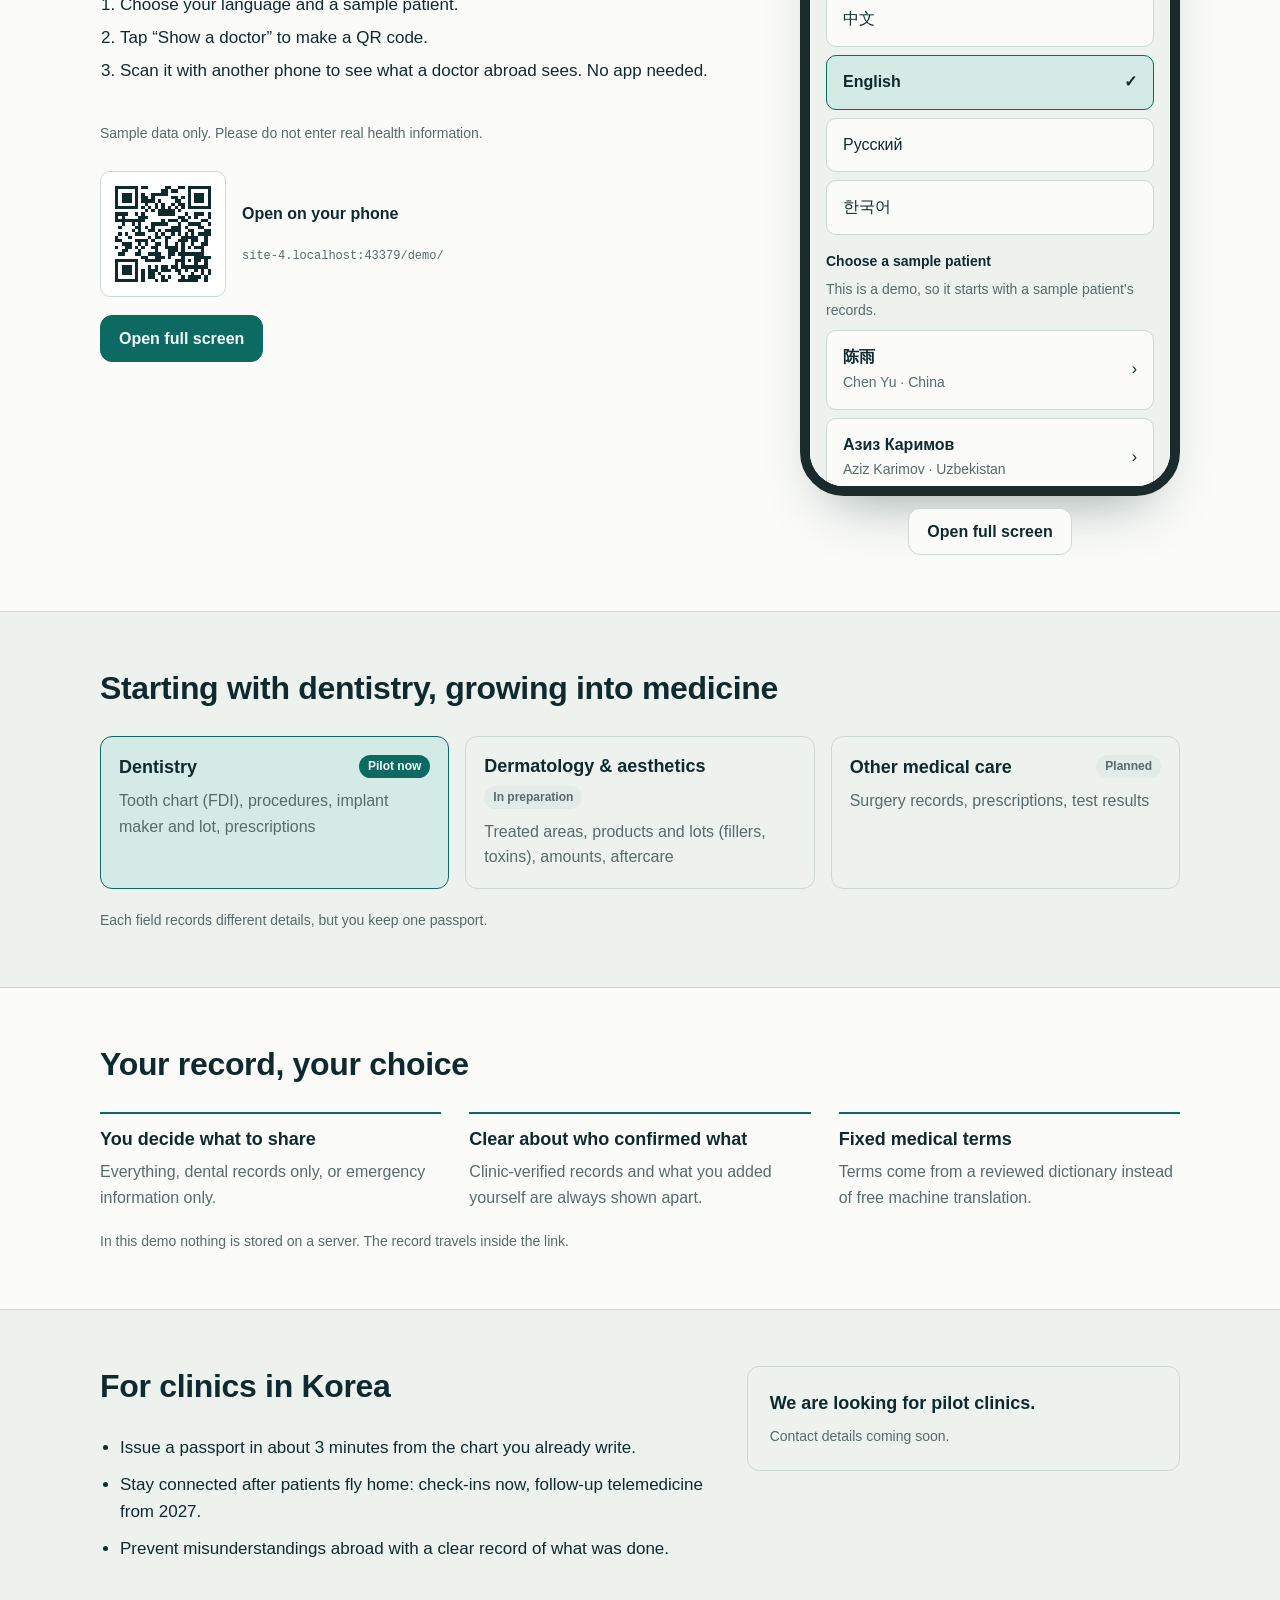
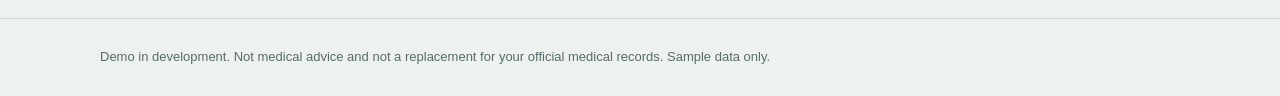
==== commit 0f913760: "[클로드] 홈페이지 첫 화면을 월렛 카드 중심으로, 월렛 카드 다음 진료·로고·응급 카드 링크 Co-Authored-By: Claude Opus 5.5 <noreply@anthro" ====
--- a/index.html
+++ b/index.html
@@ -8,6 +8,14 @@
 <meta name="theme-color" content="#0C6A63">
 <meta http-equiv="Content-Security-Policy" content="default-src 'self'; script-src 'self'; style-src 'self'; img-src 'self' data: blob:; frame-src 'self'; connect-src 'self'; base-uri 'none'; form-action 'none'">
 <title>K-CARE LINK</title>
+<meta name="description" content="A medical passport for patients treated in Korea: clinic-confirmed records in your language, in Apple Wallet, ready to show any doctor abroad.">
+<meta property="og:type" content="website">
+<meta property="og:title" content="K-CARE LINK">
+<meta property="og:description" content="Treatment you received in Korea, continued wherever you go. A medical passport in your Wallet that any doctor abroad can read.">
+<meta property="og:image" content="https://dongwook9805.github.io/care-passport-demo/home/og.png">
+<meta property="og:image:width" content="1200">
+<meta property="og:image:height" content="630">
+<meta name="twitter:card" content="summary_large_image">
 <link rel="icon" href="demo/icons/icon-192.png" type="image/png">
 <link rel="apple-touch-icon" href="demo/icons/icon-192.png">
 <link rel="stylesheet" href="home/home.css">
@@ -16,9 +24,10 @@
 <body>
 <header class="nav">
   <div class="wrap nav-in">
-    <a class="brand" href="#top" data-name>K-CARE LINK</a>
+    <a class="brand" href="#top"><svg class="brand-mark" viewBox="0 0 100 100" aria-hidden="true"><rect width="100" height="100" rx="22" fill="#0C6A63"/><rect x="27" y="21" width="46" height="58" rx="5" fill="#FBFCFA"/><rect x="45.5" y="35" width="9" height="26" fill="#0C6A63"/><rect x="37" y="43.5" width="26" height="9" fill="#0C6A63"/><rect x="36" y="67.5" width="28" height="2.4" fill="#0C6A63"/></svg><span data-name>K-CARE LINK</span></a>
     <nav class="links" aria-label="Sections">
       <a href="#how" data-t="nav_how">How it works</a>
+      <a href="#try" data-t="nav_try">Try it</a>
       <a href="#fields" data-t="nav_fields">Fields</a>
       <a href="#clinics" data-t="nav_clinics">For clinics</a>
     </nav>
@@ -33,19 +42,46 @@
         <p class="stage" data-t="stage">In development · pilot stage</p>
         <h1 data-t="h1">Treatment you received in Korea, continued wherever you go</h1>
         <p class="lede" data-t="sub"></p>
-        <div class="try-box">
-          <h2 data-t="try_h">Try it now with a sample patient</h2>
-          <ol class="try-steps">
-            <li data-t="try_1"></li>
-            <li data-t="try_2"></li>
-            <li data-t="try_3"></li>
-          </ol>
-          <p class="note" data-t="try_note"></p>
+        <div class="ctas">
+          <a class="btn wallet" id="wallet-home" href="demo/wallet/chen.pkpass" type="application/vnd.apple.pkpass" hidden><svg viewBox="0 0 24 24" aria-hidden="true"><rect x="3" y="5" width="18" height="14" rx="3" fill="none" stroke="currentColor" stroke-width="1.8"/><path d="M3 10h18" stroke="currentColor" stroke-width="1.8"/></svg><span data-t="wallet_btn">Add a sample card to Apple Wallet</span></a>
+          <a class="btn primary" href="demo/" data-t="cta_demo">Open the demo</a>
         </div>
-        <div class="wallet-box" id="wallet-box" hidden>
-          <a class="btn wallet" id="wallet-home" href="demo/wallet/chen.pkpass" type="application/vnd.apple.pkpass" data-t="wallet_btn">Add a sample card to Apple Wallet</a>
-          <p class="note" data-t="wallet_hint"></p>
-        </div>
+        <p class="note" id="wallet-hint" data-t="wallet_hint" hidden></p>
+        <p class="note" id="android-hint" data-t="android_hint" hidden></p>
+        <ul class="badges">
+          <li><svg viewBox="0 0 24 24" aria-hidden="true"><rect x="5" y="10" width="14" height="10" rx="2"/><path d="M8 10V7a4 4 0 0 1 8 0v3"/></svg><span data-t="b1"></span></li>
+          <li><svg viewBox="0 0 24 24" aria-hidden="true"><path d="M4 12.5l5 5L20 6.5"/></svg><span data-t="b2"></span></li>
+          <li><svg viewBox="0 0 24 24" aria-hidden="true"><path d="M12 3l7 3v6c0 4.5-3 7.5-7 9-4-1.5-7-4.5-7-9V6z"/></svg><span data-t="b3"></span></li>
+        </ul>
+      </div>
+      <figure class="pass-stage">
+        <div class="pass" id="pass"></div>
+        <figcaption class="note" data-t="card_cap"></figcaption>
+      </figure>
+    </div>
+  </section>
+
+  <section class="band" id="how">
+    <div class="wrap">
+      <h2 class="h2" data-t="how_h">How it works</h2>
+      <ol class="scenes">
+        <li><div class="shot" id="shot1" aria-hidden="true"></div><span class="place" data-t="place1"></span><h3 data-t="s1_t"></h3><p data-t="s1_d"></p></li>
+        <li><div class="shot shot-pass" id="shot2" aria-hidden="true"></div><span class="place" data-t="place2"></span><h3 data-t="s2_t"></h3><p data-t="s2_d"></p></li>
+        <li><div class="shot" id="shot3" aria-hidden="true"></div><span class="place" data-t="place3"></span><h3 data-t="s3_t"></h3><p data-t="s3_d"></p></li>
+      </ol>
+    </div>
+  </section>
+
+  <section class="band alt" id="try">
+    <div class="wrap try-in">
+      <div class="try-text">
+        <h2 class="h2" data-t="try_h">Try it now with a sample patient</h2>
+        <ol class="try-steps">
+          <li data-t="try_1"></li>
+          <li data-t="try_2"></li>
+          <li data-t="try_3"></li>
+        </ol>
+        <p class="note" data-t="try_note"></p>
         <div class="phone-qr" id="phone-qr">
           <div class="qr" id="qr" aria-hidden="true"></div>
           <div>
@@ -53,6 +89,7 @@
             <p class="note mono" id="demo-url"></p>
           </div>
         </div>
+        <a class="btn primary mobile-only" href="demo/" data-t="open_full">Open full screen</a>
       </div>
       <div class="device">
         <div class="phone">
@@ -63,18 +100,7 @@
     </div>
   </section>
 
-  <section class="band" id="how">
-    <div class="wrap">
-      <h2 class="h2" data-t="how_h">How it works</h2>
-      <ol class="steps">
-        <li><span class="num">1</span><h3 data-t="s1_t"></h3><p data-t="s1_d"></p></li>
-        <li><span class="num">2</span><h3 data-t="s2_t"></h3><p data-t="s2_d"></p></li>
-        <li><span class="num">3</span><h3 data-t="s3_t"></h3><p data-t="s3_d"></p></li>
-      </ol>
-    </div>
-  </section>
-
-  <section class="band alt" id="fields">
+  <section class="band" id="fields">
     <div class="wrap">
       <h2 class="h2" data-t="fields_h">Starting with dentistry, growing into medicine</h2>
       <div class="fields">
@@ -86,7 +112,7 @@
     </div>
   </section>
 
-  <section class="band" id="data">
+  <section class="band alt" id="data">
     <div class="wrap">
       <h2 class="h2" data-t="data_h">Your record, your choice</h2>
       <ul class="principles">
@@ -98,7 +124,7 @@
     </div>
   </section>
 
-  <section class="band alt" id="clinics">
+  <section class="band" id="clinics">
     <div class="wrap two">
       <div>
         <h2 class="h2" data-t="clinics_h">For clinics in Korea</h2>
--- a/home/home.css
+++ b/home/home.css
@@ -49,41 +49,104 @@
 .langs button[aria-pressed="true"] { background: var(--teal); color: var(--teal-ink); }
 @media (max-width: 720px) { .links { display: none; } .langs { margin-left: auto; } }
 
-.hero { padding-block: 48px 56px; }
-.hero-in { display: grid; grid-template-columns: minmax(0, 1fr) 380px; gap: 56px; align-items: start; }
-@media (max-width: 920px) { .hero-in { grid-template-columns: minmax(0, 1fr); gap: 32px; } }
-.hero-text { display: grid; gap: 22px; align-content: start; padding-top: 12px; }
+.brand { display: inline-flex; align-items: center; gap: 8px; }
+.brand-mark { width: 26px; height: 26px; }
+
+/* ---------- hero: copy on the left, the Wallet card on the right ---------- */
+.hero { padding-block: 56px 72px; overflow: hidden; }
+.hero-in { display: grid; grid-template-columns: minmax(0, 1fr) minmax(0, 420px); gap: 64px; align-items: center; }
+@media (max-width: 920px) { .hero { padding-block: 36px 48px; } .hero-in { grid-template-columns: minmax(0, 1fr); gap: 40px; } }
+.hero-text { display: grid; gap: 22px; align-content: start; }
 .stage { justify-self: start; font-size: 12px; font-weight: 600; letter-spacing: 0.05em; padding: 3px 10px; border-radius: 99px; background: var(--warn-soft); color: var(--warn); }
-.hero h1 { font-size: clamp(30px, 4.4vw, 48px); letter-spacing: -0.02em; line-height: 1.15; }
-.lede { font-size: 18px; color: var(--muted); max-width: 34em; }
-.try-box { border-left: 3px solid var(--teal); padding: 4px 0 4px 18px; display: grid; gap: 10px; }
-.try-box h2 { font-size: 17px; }
-.try-steps { margin: 0; padding-left: 20px; display: grid; gap: 4px; }
-.wallet-box { display: grid; gap: 8px; justify-items: start; }
-.btn.wallet { background: #000000; color: #FFFFFF; border-color: #000000; min-height: 48px; padding-inline: 20px; }
-.phone-qr { display: flex; gap: 16px; align-items: center; }
+.hero h1 { font-size: clamp(32px, 5vw, 56px); letter-spacing: -0.025em; line-height: 1.1; }
+.lede { font-size: 19px; color: var(--muted); max-width: 32em; }
+.ctas { display: flex; flex-wrap: wrap; gap: 12px; }
+.btn.primary { background: var(--teal); color: var(--teal-ink); border-color: var(--teal); }
+.btn.wallet { background: #000000; color: #FFFFFF; border-color: #000000; gap: 8px; }
+.btn.wallet svg { width: 20px; height: 20px; }
+.ctas .btn { min-height: 50px; padding-inline: 22px; font-size: 16px; }
+.badges { list-style: none; margin: 6px 0 0; padding: 0; display: flex; flex-wrap: wrap; gap: 10px 22px; color: var(--muted); font-size: 14px; }
+.badges li { display: inline-flex; align-items: center; gap: 7px; }
+.badges svg { width: 18px; height: 18px; fill: none; stroke: var(--teal); stroke-width: 2; stroke-linecap: round; stroke-linejoin: round; flex: none; }
+
+/* The card itself. Colours match pass.json: background rgb(12,106,99), labels rgb(190,228,221). */
+.pass-stage { margin: 0; display: grid; gap: 18px; justify-items: center; perspective: 1400px; }
+.pass-stage figcaption { text-align: center; max-width: 26em; }
+.pass { width: 100%; max-width: 360px; background: linear-gradient(160deg, #13807A 0%, #0C6A63 45%, #0A5953 100%); color: #FFFFFF; border-radius: 18px; padding: 16px 18px 18px; display: grid; gap: 14px;
+  box-shadow: 0 1px 0 rgba(255, 255, 255, 0.25) inset, 0 30px 60px -20px rgba(6, 40, 37, 0.55), 0 12px 24px -12px rgba(6, 40, 37, 0.4); font-size: 15px; line-height: 1.35; }
+.pass small { display: block; color: #BEE4DD; font-size: 10.5px; font-weight: 600; letter-spacing: 0.06em; text-transform: uppercase; margin-bottom: 2px; }
+:lang(ko) .pass small, :lang(zh) .pass small { letter-spacing: 0.02em; }
+.pass-top { display: flex; align-items: center; gap: 8px; }
+.pass-logo svg { width: 30px; height: 30px; display: block; }
+.pass-top b { font-size: 15px; letter-spacing: 0.02em; margin-right: auto; }
+.pass-h { text-align: right; font-weight: 600; font-size: 14px; }
+.pass-primary { display: flex; align-items: center; justify-content: space-between; gap: 12px; }
+.pass-primary strong { font-size: 23px; font-weight: 500; letter-spacing: -0.01em; }
+.pass-thumb svg { width: 52px; height: 52px; display: block; }
+.pass-row { display: grid; gap: 14px; }
+.pass-row.two { grid-template-columns: minmax(0, 1fr) auto; }
+.pass-qr { justify-self: center; background: #FFFFFF; border-radius: 10px; padding: 8px; line-height: 0; margin-top: 4px; }
+.pass-qr canvas { width: 168px; height: 168px; image-rendering: pixelated; }
+.pass-alt { margin: -8px 0 0; text-align: center; font-size: 11px; color: #BEE4DD; letter-spacing: 0.04em; }
+@media (prefers-reduced-motion: no-preference) {
+  .pass-stage > .pass { transform: rotateY(-16deg) rotateX(7deg) rotateZ(1.5deg); transition: transform 0.6s cubic-bezier(.2, .7, .2, 1); animation: drift 7s ease-in-out infinite; }
+  .pass-stage > .pass:hover { transform: none; animation-play-state: paused; }
+  @keyframes drift { 50% { translate: 0 -10px; } }
+}
+@media (max-width: 920px) { .pass-stage > .pass { transform: none; } }
+
+/* ---------- how it works: three scenes with miniature screens ---------- */
+.scenes { list-style: none; margin: 0; padding: 0; display: grid; grid-template-columns: repeat(3, minmax(0, 1fr)); gap: 28px; }
+@media (max-width: 860px) {
+  .scenes { grid-auto-flow: column; grid-template-columns: none; grid-auto-columns: minmax(260px, 82%); overflow-x: auto; scroll-snap-type: x mandatory; padding-bottom: 8px; margin-inline: -20px; padding-inline: 20px; scroll-padding-inline: 20px; }
+  .scenes li { scroll-snap-align: start; }
+}
+.scenes li { display: grid; gap: 8px; align-content: start; }
+.scenes h3 { font-size: 18px; }
+.scenes p { color: var(--muted); }
+.place { font-size: 13px; font-weight: 600; color: var(--teal); margin-top: 6px; }
+.shot { height: 250px; border-radius: 16px; background: var(--surface-2); border: 1px solid var(--line); padding: 18px; display: grid; align-items: center; justify-items: center; overflow: hidden; }
+.mini { width: 100%; max-width: 280px; background: var(--surface); border: 1px solid var(--line); border-radius: 12px; padding: 12px 14px; display: grid; gap: 8px; font-size: 13px; box-shadow: 0 10px 24px -16px rgba(6, 40, 37, 0.35); }
+.mini-h { display: flex; justify-content: space-between; align-items: center; gap: 8px; }
+.tag { font-size: 11px; font-weight: 600; padding: 2px 8px; border-radius: 99px; background: var(--teal-soft); color: var(--teal); white-space: nowrap; }
+.tag.en { background: var(--surface-2); color: var(--muted); }
+.mini-r { display: grid; grid-template-columns: 52px minmax(0, 1fr); gap: 8px; padding-top: 8px; border-top: 1px solid var(--line); }
+.mini-r small { display: block; color: var(--muted); font-size: 11px; }
+.mini-r .mono { color: var(--teal); font-weight: 600; }
+.mini-alert { background: #F6DDD7; color: #A23B2A; border-radius: 8px; padding: 7px 10px; font-weight: 600; font-size: 12.5px; }
+.shot-pass { background: linear-gradient(180deg, var(--surface-2), var(--bg)); }
+.mini-pass { max-width: 260px; font-size: 13px; gap: 10px; padding: 13px 15px; border-radius: 14px; transform: rotate(-3deg); }
+.mini-pass .pass-primary strong { font-size: 17px; }
+.mini-pass .pass-thumb svg { width: 38px; height: 38px; }
+.mini-pass .pass-logo svg { width: 24px; height: 24px; }
+
+/* ---------- try it: live demo in a phone frame on wide screens ---------- */
+.try-in { display: grid; grid-template-columns: minmax(0, 1fr) 380px; gap: 56px; align-items: center; }
+.try-text { display: grid; gap: 18px; align-content: start; }
+.try-text .h2 { margin-bottom: 4px; }
+.try-steps { margin: 0; padding-left: 20px; display: grid; gap: 6px; font-size: 17px; }
+.phone-qr { display: flex; gap: 16px; align-items: center; margin-top: 8px; }
 .phone-qr .qr { background: #FFFFFF; border-radius: 10px; border: 1px solid var(--line); padding: 4px; line-height: 0; }
 .phone-qr canvas { width: 116px; height: 116px; image-rendering: pixelated; }
 .phone-qr .mono { font-size: 12px; overflow-wrap: anywhere; }
-@media (max-width: 920px) { .phone-qr { display: none; } }
-
+.mobile-only { display: none; justify-self: start; }
 .device { display: grid; gap: 12px; justify-items: center; }
-.phone { width: 100%; max-width: 380px; height: 760px; max-height: calc(100vh - 120px); min-height: 560px; border: 10px solid var(--bezel); border-radius: 40px; overflow: hidden; background: var(--surface); }
-@media (max-width: 920px) { .phone { border-width: 6px; border-radius: 28px; height: 680px; max-height: none; } }
+.phone { width: 100%; max-width: 380px; height: 760px; max-height: calc(100vh - 120px); min-height: 560px; border: 10px solid var(--bezel); border-radius: 44px; overflow: hidden; background: var(--surface); box-shadow: 0 30px 60px -30px rgba(6, 40, 37, 0.45); }
 .phone iframe { display: block; width: 100%; height: 100%; border: 0; background: var(--bg); }
-.btn { display: inline-flex; align-items: center; justify-content: center; min-height: 44px; padding: 10px 18px; border-radius: 10px; border: 1px solid var(--line); background: var(--surface); text-decoration: none; font-weight: 600; }
+@media (max-width: 920px) {
+  .try-in { grid-template-columns: minmax(0, 1fr); }
+  .device, .phone-qr { display: none; }
+  .mobile-only { display: inline-flex; }
+}
+.btn { display: inline-flex; align-items: center; justify-content: center; min-height: 44px; padding: 10px 18px; border-radius: 12px; border: 1px solid var(--line); background: var(--surface); text-decoration: none; font-weight: 600; }
 
 .band { padding-block: 56px; }
 .band.alt { background: var(--surface); border-block: 1px solid var(--line); }
 .h2 { font-size: clamp(24px, 3vw, 32px); letter-spacing: -0.01em; margin-bottom: 28px; }
 .band .note { margin-top: 20px; }
 
-.steps { list-style: none; margin: 0; padding: 0; display: grid; grid-template-columns: repeat(3, minmax(0, 1fr)); gap: 28px; }
-@media (max-width: 760px) { .steps { grid-template-columns: minmax(0, 1fr); } }
-.steps li { display: grid; gap: 8px; align-content: start; }
-.num { font-family: var(--font-data); color: var(--teal); font-weight: 600; font-size: 14px; }
-.steps h3, .principles h3, .field h3 { font-size: 18px; }
-.steps p, .principles p, .field p { color: var(--muted); }
+.scenes h3, .principles h3, .field h3 { font-size: 18px; }
+.scenes p, .principles p, .field p { color: var(--muted); }
 
 .fields { display: grid; grid-template-columns: repeat(3, minmax(0, 1fr)); gap: 16px; }
 @media (max-width: 760px) { .fields { grid-template-columns: minmax(0, 1fr); } }
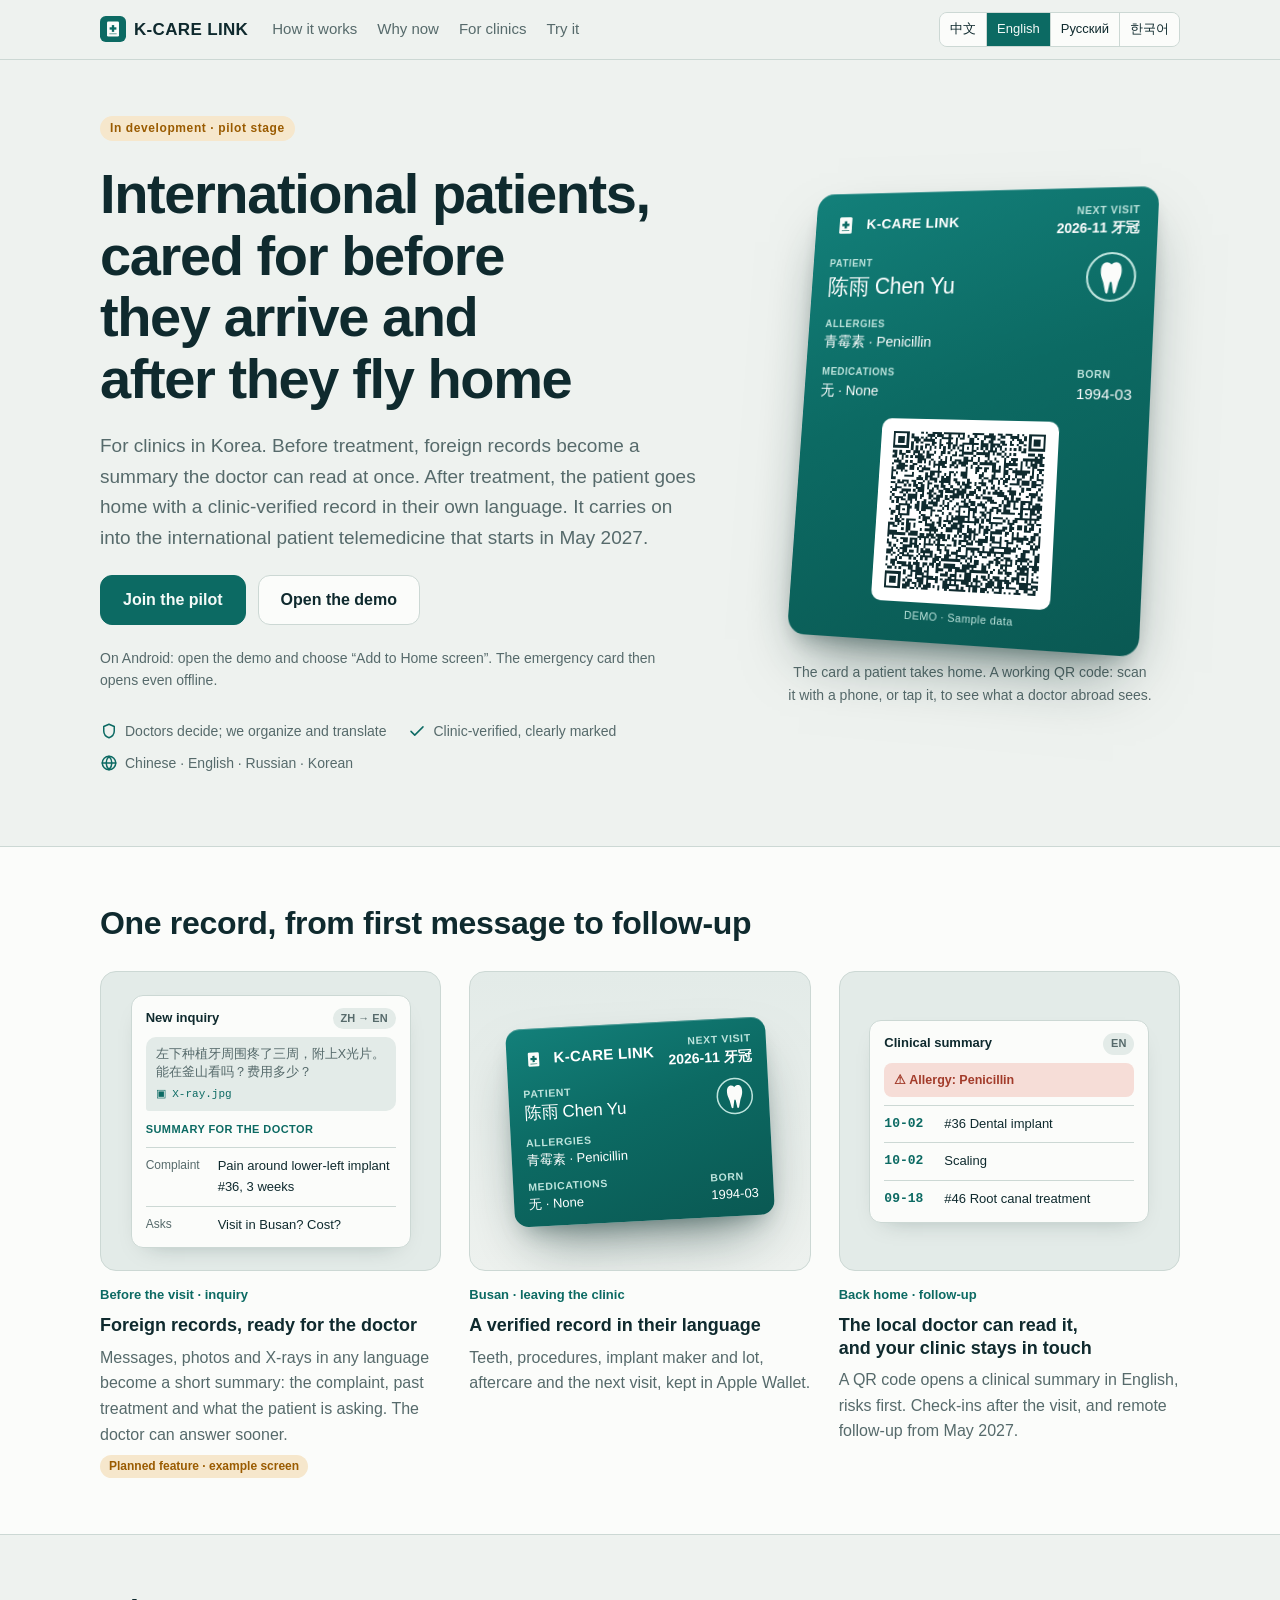
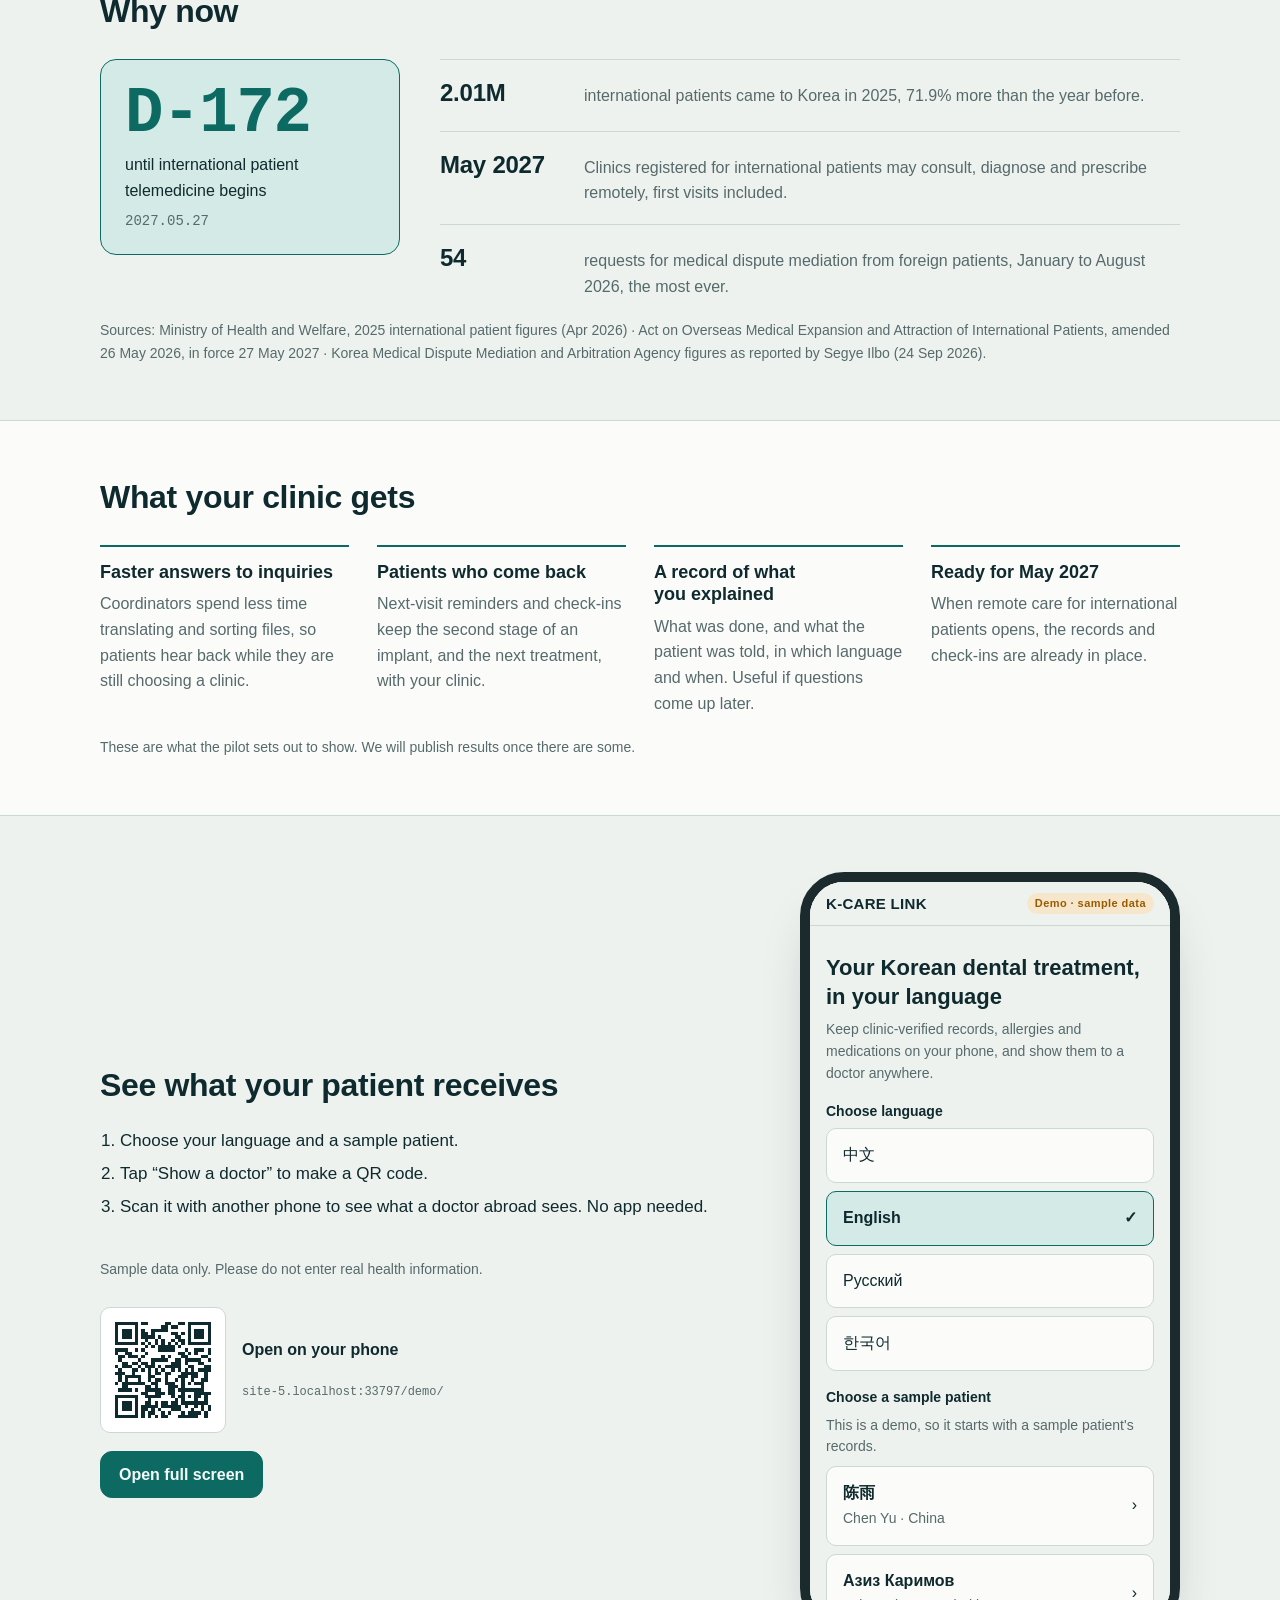
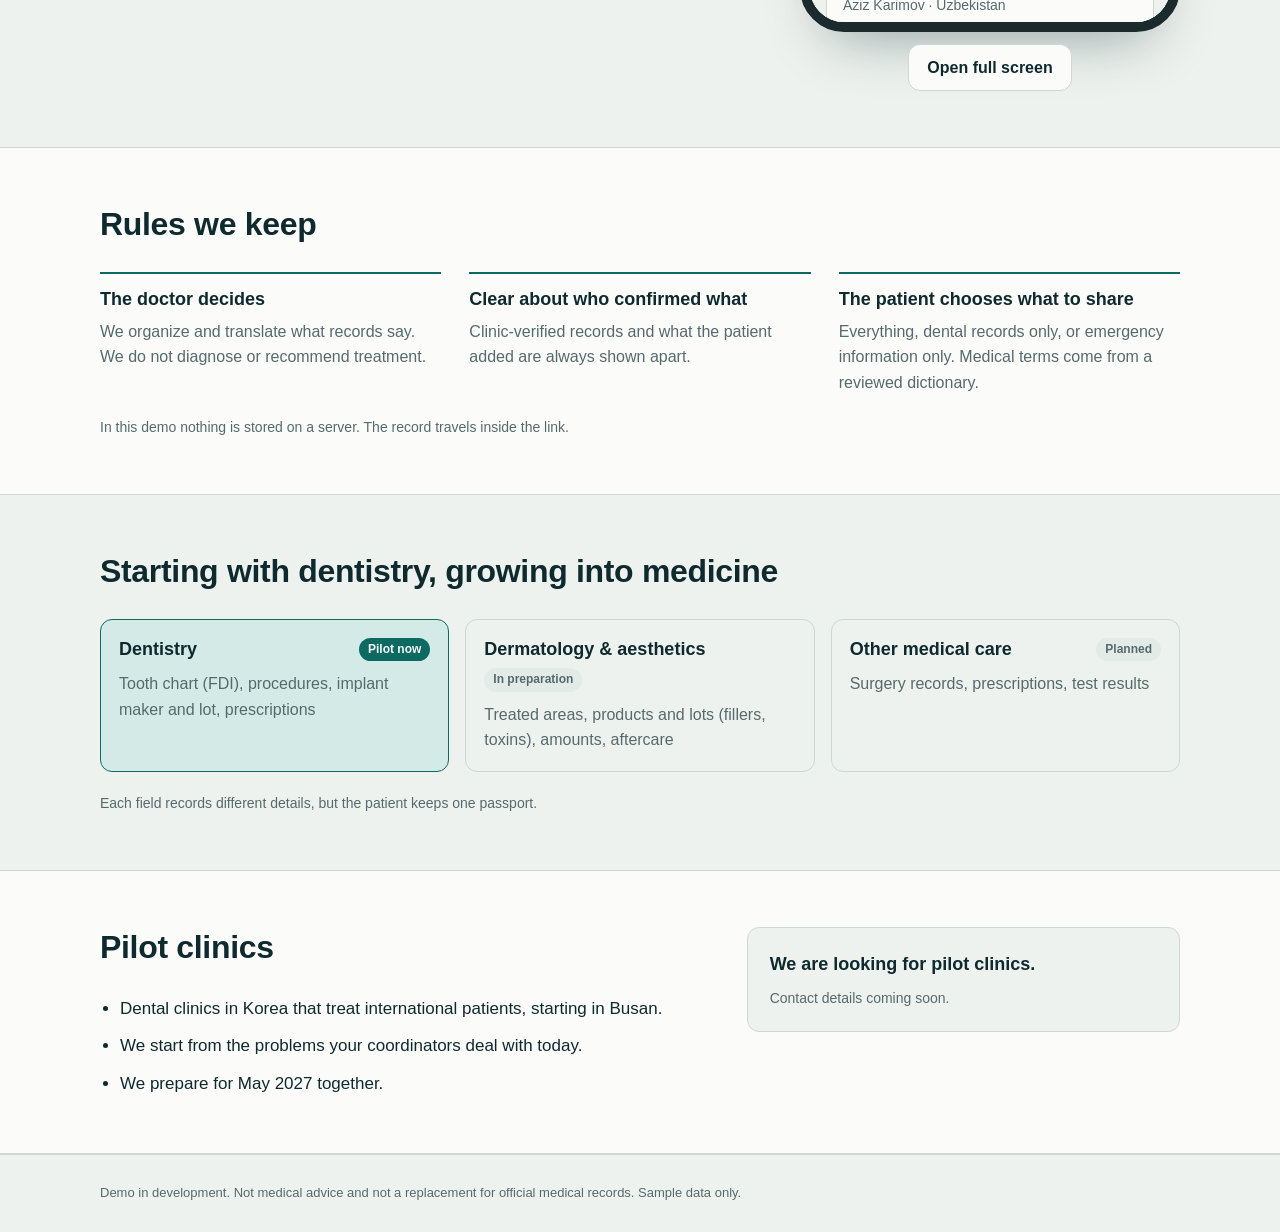
==== commit bc533dc2: "[클로드] 홈페이지를 병원 대상 새 컨셉으로 개편 Co-Authored-By: Claude Opus 5.5 <noreply@anthropic.com>" ====
--- a/index.html
+++ b/index.html
@@ -8,10 +8,10 @@
 <meta name="theme-color" content="#0C6A63">
 <meta http-equiv="Content-Security-Policy" content="default-src 'self'; script-src 'self'; style-src 'self'; img-src 'self' data: blob:; frame-src 'self'; connect-src 'self'; base-uri 'none'; form-action 'none'">
 <title>K-CARE LINK</title>
-<meta name="description" content="A medical passport for patients treated in Korea: clinic-confirmed records in your language, in Apple Wallet, ready to show any doctor abroad.">
+<meta name="description" content="For clinics in Korea that treat international patients: foreign records made doctor-ready before treatment, and a verified record in the patient's language after.">
 <meta property="og:type" content="website">
 <meta property="og:title" content="K-CARE LINK">
-<meta property="og:description" content="Treatment you received in Korea, continued wherever you go. A medical passport in your Wallet that any doctor abroad can read.">
+<meta property="og:description" content="International patients, cared for before they arrive and after they fly home. Ready for Korea's international patient telemedicine from May 2027.">
 <meta property="og:image" content="https://dongwook9805.github.io/care-passport-demo/home/og.png">
 <meta property="og:image:width" content="1200">
 <meta property="og:image:height" content="630">
@@ -27,9 +27,9 @@
     <a class="brand" href="#top"><svg class="brand-mark" viewBox="0 0 100 100" aria-hidden="true"><rect width="100" height="100" rx="22" fill="#0C6A63"/><rect x="27" y="21" width="46" height="58" rx="5" fill="#FBFCFA"/><rect x="45.5" y="35" width="9" height="26" fill="#0C6A63"/><rect x="37" y="43.5" width="26" height="9" fill="#0C6A63"/><rect x="36" y="67.5" width="28" height="2.4" fill="#0C6A63"/></svg><span data-name>K-CARE LINK</span></a>
     <nav class="links" aria-label="Sections">
       <a href="#how" data-t="nav_how">How it works</a>
+      <a href="#now" data-t="nav_now">Why now</a>
+      <a href="#clinics" data-t="nav_clinics">For clinics</a>
       <a href="#try" data-t="nav_try">Try it</a>
-      <a href="#fields" data-t="nav_fields">Fields</a>
-      <a href="#clinics" data-t="nav_clinics">For clinics</a>
     </nav>
     <div class="langs" id="langs" role="group" aria-label="Language"></div>
   </div>
@@ -40,18 +40,19 @@
     <div class="wrap hero-in">
       <div class="hero-text">
         <p class="stage" data-t="stage">In development · pilot stage</p>
-        <h1 data-t="h1">Treatment you received in Korea, continued wherever you go</h1>
+        <h1 data-t="h1">International patients, cared for before they arrive and after they fly home</h1>
         <p class="lede" data-t="sub"></p>
         <div class="ctas">
+          <a class="btn primary" href="#pilot" data-t="cta_pilot">Join the pilot</a>
           <a class="btn wallet" id="wallet-home" href="demo/wallet/chen.pkpass" type="application/vnd.apple.pkpass" hidden><svg viewBox="0 0 24 24" aria-hidden="true"><rect x="3" y="5" width="18" height="14" rx="3" fill="none" stroke="currentColor" stroke-width="1.8"/><path d="M3 10h18" stroke="currentColor" stroke-width="1.8"/></svg><span data-t="wallet_btn">Add a sample card to Apple Wallet</span></a>
-          <a class="btn primary" href="demo/" data-t="cta_demo">Open the demo</a>
+          <a class="btn" href="demo/" data-t="cta_demo">Open the demo</a>
         </div>
         <p class="note" id="wallet-hint" data-t="wallet_hint" hidden></p>
         <p class="note" id="android-hint" data-t="android_hint" hidden></p>
         <ul class="badges">
-          <li><svg viewBox="0 0 24 24" aria-hidden="true"><rect x="5" y="10" width="14" height="10" rx="2"/><path d="M8 10V7a4 4 0 0 1 8 0v3"/></svg><span data-t="b1"></span></li>
+          <li><svg viewBox="0 0 24 24" aria-hidden="true"><path d="M12 3l7 3v6c0 4.5-3 7.5-7 9-4-1.5-7-4.5-7-9V6z"/></svg><span data-t="b1"></span></li>
           <li><svg viewBox="0 0 24 24" aria-hidden="true"><path d="M4 12.5l5 5L20 6.5"/></svg><span data-t="b2"></span></li>
-          <li><svg viewBox="0 0 24 24" aria-hidden="true"><path d="M12 3l7 3v6c0 4.5-3 7.5-7 9-4-1.5-7-4.5-7-9V6z"/></svg><span data-t="b3"></span></li>
+          <li><svg viewBox="0 0 24 24" aria-hidden="true"><circle cx="12" cy="12" r="9"/><path d="M3 12h18M12 3c2.5 2.7 3.8 5.7 3.8 9s-1.3 6.3-3.8 9c-2.5-2.7-3.8-5.7-3.8-9S9.5 5.7 12 3z"/></svg><span data-t="b3"></span></li>
         </ul>
       </div>
       <figure class="pass-stage">
@@ -61,21 +62,53 @@
     </div>
   </section>
 
-  <section class="band" id="how">
+  <section class="band alt" id="how">
     <div class="wrap">
-      <h2 class="h2" data-t="how_h">How it works</h2>
+      <h2 class="h2" data-t="how_h">One record, from first message to follow-up</h2>
       <ol class="scenes">
-        <li><div class="shot" id="shot1" aria-hidden="true"></div><span class="place" data-t="place1"></span><h3 data-t="s1_t"></h3><p data-t="s1_d"></p></li>
+        <li><div class="shot" id="shot1" aria-hidden="true"></div><span class="place" data-t="place1"></span><h3 data-t="s1_t"></h3><p data-t="s1_d"></p><span class="soon" data-t="inq_soon"></span></li>
         <li><div class="shot shot-pass" id="shot2" aria-hidden="true"></div><span class="place" data-t="place2"></span><h3 data-t="s2_t"></h3><p data-t="s2_d"></p></li>
         <li><div class="shot" id="shot3" aria-hidden="true"></div><span class="place" data-t="place3"></span><h3 data-t="s3_t"></h3><p data-t="s3_d"></p></li>
       </ol>
     </div>
   </section>
 
-  <section class="band alt" id="try">
+  <section class="band" id="now">
+    <div class="wrap">
+      <h2 class="h2" data-t="now_h">Why now</h2>
+      <div class="now-in">
+        <div class="dday">
+          <b class="mono" id="dday">D-</b>
+          <span data-t="now_dday"></span>
+          <span class="mono note">2027.05.27</span>
+        </div>
+        <ul class="facts">
+          <li><b data-t="f1_n"></b><p data-t="f1_t"></p></li>
+          <li><b data-t="f2_n"></b><p data-t="f2_t"></p></li>
+          <li><b data-t="f3_n"></b><p data-t="f3_t"></p></li>
+        </ul>
+      </div>
+      <p class="note" data-t="now_src"></p>
+    </div>
+  </section>
+
+  <section class="band alt" id="clinics">
+    <div class="wrap">
+      <h2 class="h2" data-t="val_h">What your clinic gets</h2>
+      <ul class="principles four">
+        <li><h3 data-t="v1_t"></h3><p data-t="v1_d"></p></li>
+        <li><h3 data-t="v2_t"></h3><p data-t="v2_d"></p></li>
+        <li><h3 data-t="v3_t"></h3><p data-t="v3_d"></p></li>
+        <li><h3 data-t="v4_t"></h3><p data-t="v4_d"></p></li>
+      </ul>
+      <p class="note" data-t="val_note"></p>
+    </div>
+  </section>
+
+  <section class="band" id="try">
     <div class="wrap try-in">
       <div class="try-text">
-        <h2 class="h2" data-t="try_h">Try it now with a sample patient</h2>
+        <h2 class="h2" data-t="try_h">See what your patient receives</h2>
         <ol class="try-steps">
           <li data-t="try_1"></li>
           <li data-t="try_2"></li>
@@ -100,6 +133,18 @@
     </div>
   </section>
 
+  <section class="band alt" id="data">
+    <div class="wrap">
+      <h2 class="h2" data-t="data_h">Rules we keep</h2>
+      <ul class="principles">
+        <li><h3 data-t="d1_t"></h3><p data-t="d1_d"></p></li>
+        <li><h3 data-t="d2_t"></h3><p data-t="d2_d"></p></li>
+        <li><h3 data-t="d3_t"></h3><p data-t="d3_d"></p></li>
+      </ul>
+      <p class="note" data-t="d_demo"></p>
+    </div>
+  </section>
+
   <section class="band" id="fields">
     <div class="wrap">
       <h2 class="h2" data-t="fields_h">Starting with dentistry, growing into medicine</h2>
@@ -112,26 +157,14 @@
     </div>
   </section>
 
-  <section class="band alt" id="data">
-    <div class="wrap">
-      <h2 class="h2" data-t="data_h">Your record, your choice</h2>
-      <ul class="principles">
-        <li><h3 data-t="d1_t"></h3><p data-t="d1_d"></p></li>
-        <li><h3 data-t="d2_t"></h3><p data-t="d2_d"></p></li>
-        <li><h3 data-t="d3_t"></h3><p data-t="d3_d"></p></li>
-      </ul>
-      <p class="note" data-t="d_demo"></p>
-    </div>
-  </section>
-
-  <section class="band" id="clinics">
+  <section class="band alt" id="pilot">
     <div class="wrap two">
       <div>
-        <h2 class="h2" data-t="clinics_h">For clinics in Korea</h2>
+        <h2 class="h2" data-t="pilot_h">Pilot clinics</h2>
         <ul class="checks">
-          <li data-t="c1"></li>
-          <li data-t="c2"></li>
-          <li data-t="c3"></li>
+          <li data-t="p1"></li>
+          <li data-t="p2"></li>
+          <li data-t="p3"></li>
         </ul>
       </div>
       <div class="cta">
--- a/home/home.css
+++ b/home/home.css
@@ -100,12 +100,13 @@
 @media (max-width: 860px) {
   .scenes { grid-auto-flow: column; grid-template-columns: none; grid-auto-columns: minmax(260px, 82%); overflow-x: auto; scroll-snap-type: x mandatory; padding-bottom: 8px; margin-inline: -20px; padding-inline: 20px; scroll-padding-inline: 20px; }
   .scenes li { scroll-snap-align: start; }
+  .shot { height: 340px; }
 }
 .scenes li { display: grid; gap: 8px; align-content: start; }
 .scenes h3 { font-size: 18px; }
 .scenes p { color: var(--muted); }
 .place { font-size: 13px; font-weight: 600; color: var(--teal); margin-top: 6px; }
-.shot { height: 250px; border-radius: 16px; background: var(--surface-2); border: 1px solid var(--line); padding: 18px; display: grid; align-items: center; justify-items: center; overflow: hidden; }
+.shot { height: 300px; border-radius: 16px; background: var(--surface-2); border: 1px solid var(--line); padding: 18px; display: grid; align-items: center; justify-items: center; overflow: hidden; }
 .mini { width: 100%; max-width: 280px; background: var(--surface); border: 1px solid var(--line); border-radius: 12px; padding: 12px 14px; display: grid; gap: 8px; font-size: 13px; box-shadow: 0 10px 24px -16px rgba(6, 40, 37, 0.35); }
 .mini-h { display: flex; justify-content: space-between; align-items: center; gap: 8px; }
 .tag { font-size: 11px; font-weight: 600; padding: 2px 8px; border-radius: 99px; background: var(--teal-soft); color: var(--teal); white-space: nowrap; }
@@ -114,6 +115,13 @@
 .mini-r small { display: block; color: var(--muted); font-size: 11px; }
 .mini-r .mono { color: var(--teal); font-weight: 600; }
 .mini-alert { background: #F6DDD7; color: #A23B2A; border-radius: 8px; padding: 7px 10px; font-weight: 600; font-size: 12.5px; }
+.mini-r.wide { grid-template-columns: 64px minmax(0, 1fr); }
+.mini-r.wide span:first-child { color: var(--muted); font-size: 12px; }
+.mini-msg { background: var(--surface-2); border-radius: 10px 10px 10px 3px; padding: 8px 10px; font-size: 12.5px; line-height: 1.45; }
+.mini-att { display: block; margin-top: 6px; font-family: var(--font-data); font-size: 11px; color: var(--teal); }
+.mini-att::before { content: '▣ '; }
+.mini-sum { font-size: 11px; font-weight: 600; letter-spacing: 0.04em; text-transform: uppercase; color: var(--teal); margin-top: 2px; }
+.soon { justify-self: start; font-size: 12px; font-weight: 600; padding: 2px 9px; border-radius: 99px; background: var(--warn-soft); color: var(--warn); }
 .shot-pass { background: linear-gradient(180deg, var(--surface-2), var(--bg)); }
 .mini-pass { max-width: 260px; font-size: 13px; gap: 10px; padding: 13px 15px; border-radius: 14px; transform: rotate(-3deg); }
 .mini-pass .pass-primary strong { font-size: 17px; }
@@ -159,6 +167,21 @@
 .principles { list-style: none; margin: 0; padding: 0; display: grid; grid-template-columns: repeat(3, minmax(0, 1fr)); gap: 28px; }
 @media (max-width: 760px) { .principles { grid-template-columns: minmax(0, 1fr); } }
 .principles li { display: grid; gap: 8px; align-content: start; border-top: 2px solid var(--teal); padding-top: 14px; }
+.principles.four { grid-template-columns: repeat(4, minmax(0, 1fr)); }
+@media (max-width: 960px) { .principles.four { grid-template-columns: repeat(2, minmax(0, 1fr)); } }
+@media (max-width: 600px) { .principles.four { grid-template-columns: minmax(0, 1fr); } }
+
+/* ---------- why now: the D-day beside three sourced facts ---------- */
+.now-in { display: grid; grid-template-columns: minmax(0, 300px) minmax(0, 1fr); gap: 40px; align-items: start; }
+@media (max-width: 760px) { .now-in { grid-template-columns: minmax(0, 1fr); gap: 24px; } }
+.dday { border: 1.5px solid var(--teal); border-radius: 16px; padding: 22px 24px; background: var(--teal-soft); display: grid; gap: 6px; }
+.dday b { font-size: clamp(44px, 6vw, 64px); color: var(--teal); line-height: 1; letter-spacing: -0.02em; font-variant-numeric: tabular-nums; }
+.dday .note { margin-top: 0; }
+.facts { list-style: none; margin: 0; padding: 0; display: grid; gap: 18px; }
+.facts li { display: grid; grid-template-columns: minmax(0, 8em) minmax(0, 1fr); gap: 16px; align-items: baseline; border-top: 1px solid var(--line); padding-top: 14px; }
+.facts b { font-size: 24px; letter-spacing: -0.01em; font-variant-numeric: tabular-nums; }
+.facts p { color: var(--muted); }
+@media (max-width: 480px) { .facts li { grid-template-columns: minmax(0, 1fr); gap: 4px; } }
 
 .two { display: grid; grid-template-columns: minmax(0, 1.4fr) minmax(0, 1fr); gap: 40px; align-items: start; }
 @media (max-width: 760px) { .two { grid-template-columns: minmax(0, 1fr); gap: 24px; } }
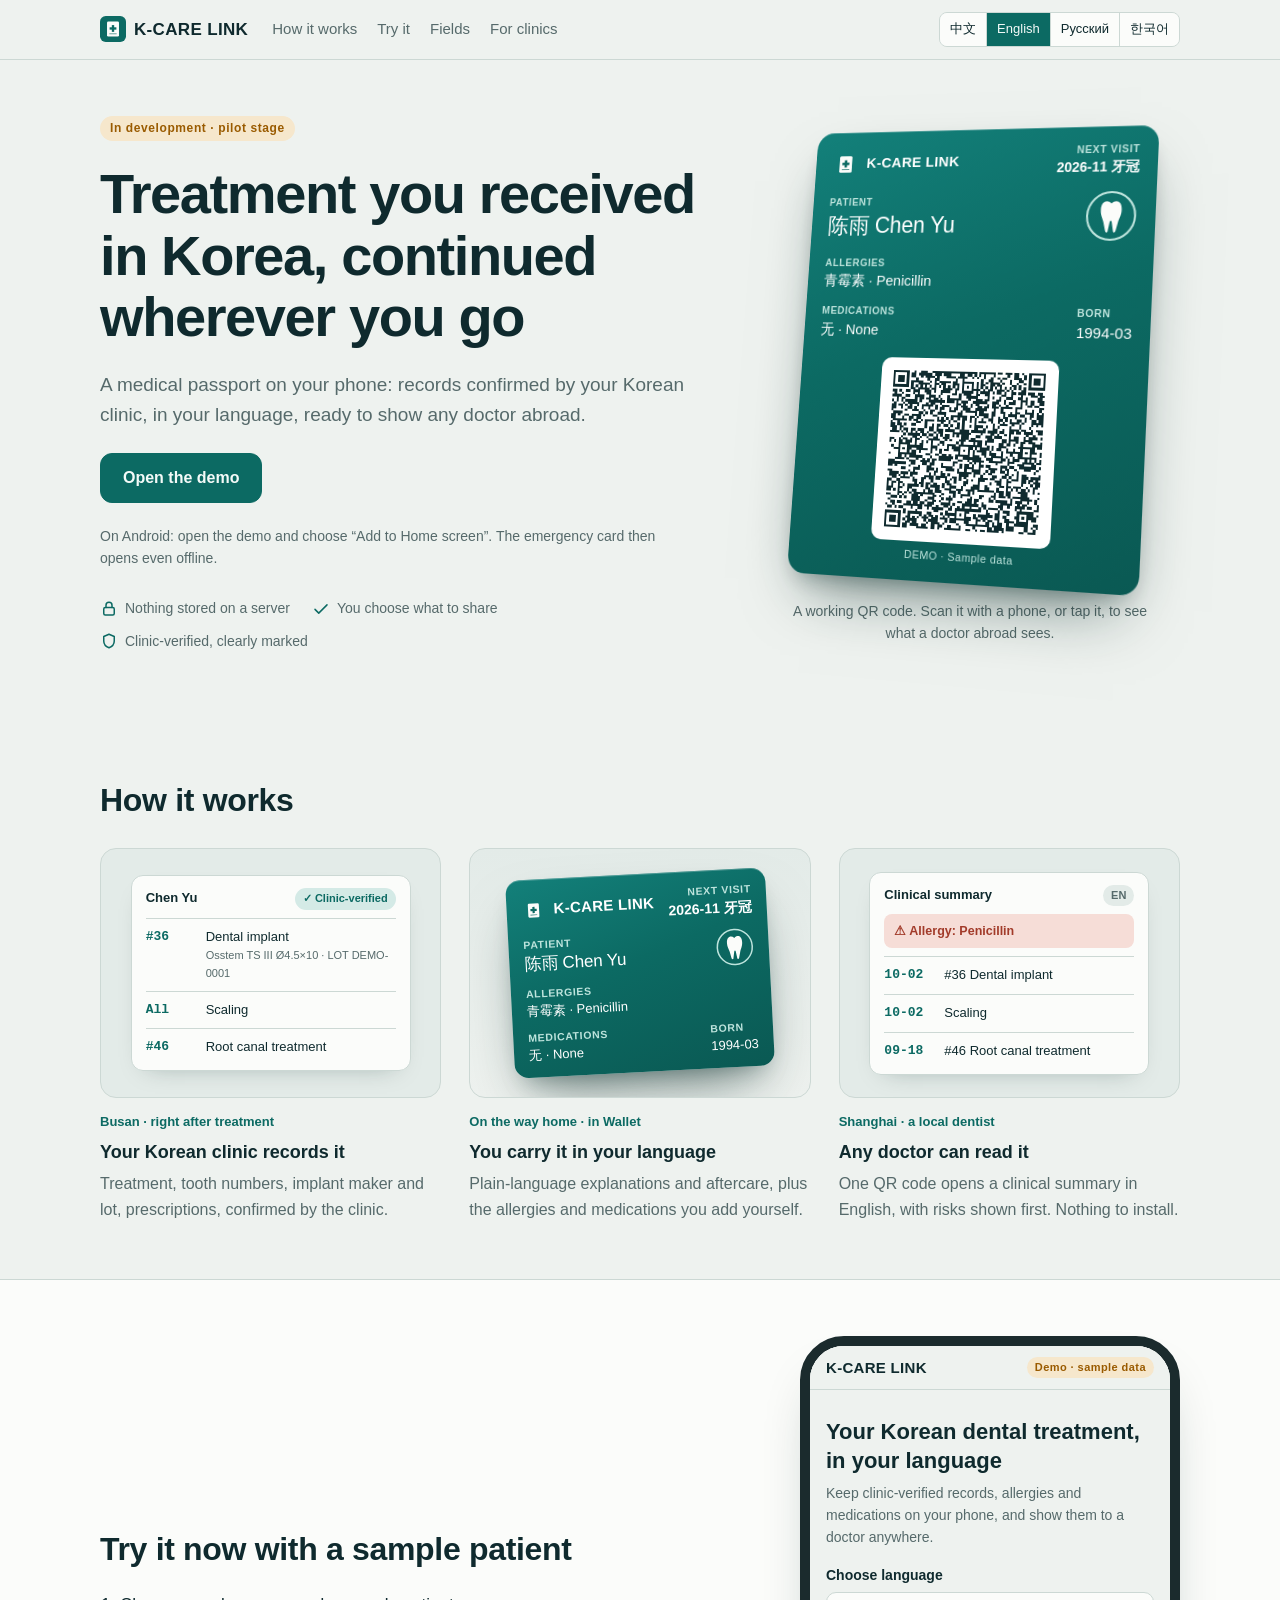
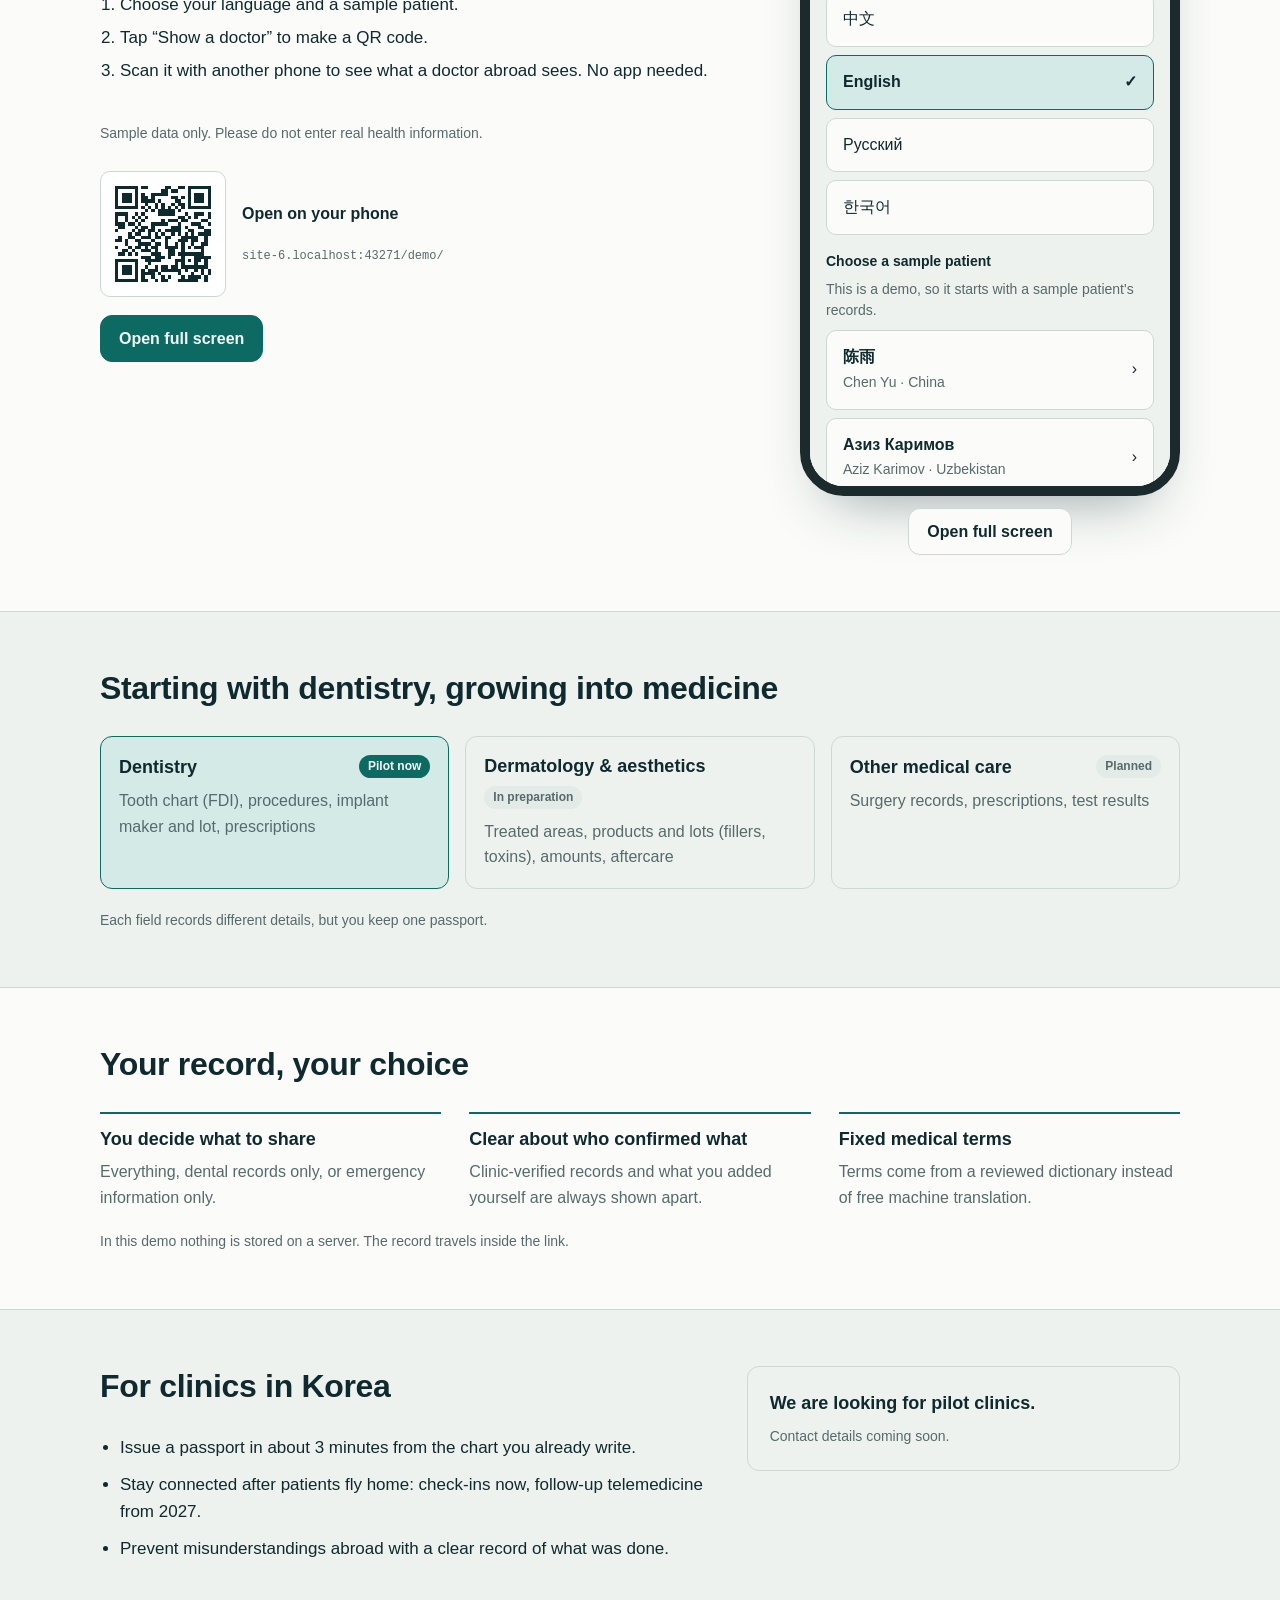
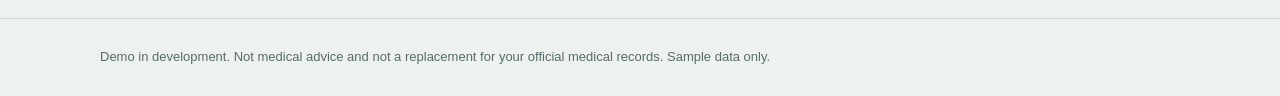
==== commit d49860c0: "[클로드] 홈페이지 병원 대상 개편 되돌림 (환자용 여권 소개로 복귀) This reverts commit d8e0806.  Co-Authored-By: Claude Opus 5." ====
--- a/index.html
+++ b/index.html
@@ -8,10 +8,10 @@
 <meta name="theme-color" content="#0C6A63">
 <meta http-equiv="Content-Security-Policy" content="default-src 'self'; script-src 'self'; style-src 'self'; img-src 'self' data: blob:; frame-src 'self'; connect-src 'self'; base-uri 'none'; form-action 'none'">
 <title>K-CARE LINK</title>
-<meta name="description" content="For clinics in Korea that treat international patients: foreign records made doctor-ready before treatment, and a verified record in the patient's language after.">
+<meta name="description" content="A medical passport for patients treated in Korea: clinic-confirmed records in your language, in Apple Wallet, ready to show any doctor abroad.">
 <meta property="og:type" content="website">
 <meta property="og:title" content="K-CARE LINK">
-<meta property="og:description" content="International patients, cared for before they arrive and after they fly home. Ready for Korea's international patient telemedicine from May 2027.">
+<meta property="og:description" content="Treatment you received in Korea, continued wherever you go. A medical passport in your Wallet that any doctor abroad can read.">
 <meta property="og:image" content="https://dongwook9805.github.io/care-passport-demo/home/og.png">
 <meta property="og:image:width" content="1200">
 <meta property="og:image:height" content="630">
@@ -27,9 +27,9 @@
     <a class="brand" href="#top"><svg class="brand-mark" viewBox="0 0 100 100" aria-hidden="true"><rect width="100" height="100" rx="22" fill="#0C6A63"/><rect x="27" y="21" width="46" height="58" rx="5" fill="#FBFCFA"/><rect x="45.5" y="35" width="9" height="26" fill="#0C6A63"/><rect x="37" y="43.5" width="26" height="9" fill="#0C6A63"/><rect x="36" y="67.5" width="28" height="2.4" fill="#0C6A63"/></svg><span data-name>K-CARE LINK</span></a>
     <nav class="links" aria-label="Sections">
       <a href="#how" data-t="nav_how">How it works</a>
-      <a href="#now" data-t="nav_now">Why now</a>
+      <a href="#try" data-t="nav_try">Try it</a>
+      <a href="#fields" data-t="nav_fields">Fields</a>
       <a href="#clinics" data-t="nav_clinics">For clinics</a>
-      <a href="#try" data-t="nav_try">Try it</a>
     </nav>
     <div class="langs" id="langs" role="group" aria-label="Language"></div>
   </div>
@@ -40,19 +40,18 @@
     <div class="wrap hero-in">
       <div class="hero-text">
         <p class="stage" data-t="stage">In development · pilot stage</p>
-        <h1 data-t="h1">International patients, cared for before they arrive and after they fly home</h1>
+        <h1 data-t="h1">Treatment you received in Korea, continued wherever you go</h1>
         <p class="lede" data-t="sub"></p>
         <div class="ctas">
-          <a class="btn primary" href="#pilot" data-t="cta_pilot">Join the pilot</a>
           <a class="btn wallet" id="wallet-home" href="demo/wallet/chen.pkpass" type="application/vnd.apple.pkpass" hidden><svg viewBox="0 0 24 24" aria-hidden="true"><rect x="3" y="5" width="18" height="14" rx="3" fill="none" stroke="currentColor" stroke-width="1.8"/><path d="M3 10h18" stroke="currentColor" stroke-width="1.8"/></svg><span data-t="wallet_btn">Add a sample card to Apple Wallet</span></a>
-          <a class="btn" href="demo/" data-t="cta_demo">Open the demo</a>
+          <a class="btn primary" href="demo/" data-t="cta_demo">Open the demo</a>
         </div>
         <p class="note" id="wallet-hint" data-t="wallet_hint" hidden></p>
         <p class="note" id="android-hint" data-t="android_hint" hidden></p>
         <ul class="badges">
-          <li><svg viewBox="0 0 24 24" aria-hidden="true"><path d="M12 3l7 3v6c0 4.5-3 7.5-7 9-4-1.5-7-4.5-7-9V6z"/></svg><span data-t="b1"></span></li>
+          <li><svg viewBox="0 0 24 24" aria-hidden="true"><rect x="5" y="10" width="14" height="10" rx="2"/><path d="M8 10V7a4 4 0 0 1 8 0v3"/></svg><span data-t="b1"></span></li>
           <li><svg viewBox="0 0 24 24" aria-hidden="true"><path d="M4 12.5l5 5L20 6.5"/></svg><span data-t="b2"></span></li>
-          <li><svg viewBox="0 0 24 24" aria-hidden="true"><circle cx="12" cy="12" r="9"/><path d="M3 12h18M12 3c2.5 2.7 3.8 5.7 3.8 9s-1.3 6.3-3.8 9c-2.5-2.7-3.8-5.7-3.8-9S9.5 5.7 12 3z"/></svg><span data-t="b3"></span></li>
+          <li><svg viewBox="0 0 24 24" aria-hidden="true"><path d="M12 3l7 3v6c0 4.5-3 7.5-7 9-4-1.5-7-4.5-7-9V6z"/></svg><span data-t="b3"></span></li>
         </ul>
       </div>
       <figure class="pass-stage">
@@ -62,53 +61,21 @@
     </div>
   </section>
 
-  <section class="band alt" id="how">
+  <section class="band" id="how">
     <div class="wrap">
-      <h2 class="h2" data-t="how_h">One record, from first message to follow-up</h2>
+      <h2 class="h2" data-t="how_h">How it works</h2>
       <ol class="scenes">
-        <li><div class="shot" id="shot1" aria-hidden="true"></div><span class="place" data-t="place1"></span><h3 data-t="s1_t"></h3><p data-t="s1_d"></p><span class="soon" data-t="inq_soon"></span></li>
+        <li><div class="shot" id="shot1" aria-hidden="true"></div><span class="place" data-t="place1"></span><h3 data-t="s1_t"></h3><p data-t="s1_d"></p></li>
         <li><div class="shot shot-pass" id="shot2" aria-hidden="true"></div><span class="place" data-t="place2"></span><h3 data-t="s2_t"></h3><p data-t="s2_d"></p></li>
         <li><div class="shot" id="shot3" aria-hidden="true"></div><span class="place" data-t="place3"></span><h3 data-t="s3_t"></h3><p data-t="s3_d"></p></li>
       </ol>
     </div>
   </section>
 
-  <section class="band" id="now">
-    <div class="wrap">
-      <h2 class="h2" data-t="now_h">Why now</h2>
-      <div class="now-in">
-        <div class="dday">
-          <b class="mono" id="dday">D-</b>
-          <span data-t="now_dday"></span>
-          <span class="mono note">2027.05.27</span>
-        </div>
-        <ul class="facts">
-          <li><b data-t="f1_n"></b><p data-t="f1_t"></p></li>
-          <li><b data-t="f2_n"></b><p data-t="f2_t"></p></li>
-          <li><b data-t="f3_n"></b><p data-t="f3_t"></p></li>
-        </ul>
-      </div>
-      <p class="note" data-t="now_src"></p>
-    </div>
-  </section>
-
-  <section class="band alt" id="clinics">
-    <div class="wrap">
-      <h2 class="h2" data-t="val_h">What your clinic gets</h2>
-      <ul class="principles four">
-        <li><h3 data-t="v1_t"></h3><p data-t="v1_d"></p></li>
-        <li><h3 data-t="v2_t"></h3><p data-t="v2_d"></p></li>
-        <li><h3 data-t="v3_t"></h3><p data-t="v3_d"></p></li>
-        <li><h3 data-t="v4_t"></h3><p data-t="v4_d"></p></li>
-      </ul>
-      <p class="note" data-t="val_note"></p>
-    </div>
-  </section>
-
-  <section class="band" id="try">
+  <section class="band alt" id="try">
     <div class="wrap try-in">
       <div class="try-text">
-        <h2 class="h2" data-t="try_h">See what your patient receives</h2>
+        <h2 class="h2" data-t="try_h">Try it now with a sample patient</h2>
         <ol class="try-steps">
           <li data-t="try_1"></li>
           <li data-t="try_2"></li>
@@ -133,18 +100,6 @@
     </div>
   </section>
 
-  <section class="band alt" id="data">
-    <div class="wrap">
-      <h2 class="h2" data-t="data_h">Rules we keep</h2>
-      <ul class="principles">
-        <li><h3 data-t="d1_t"></h3><p data-t="d1_d"></p></li>
-        <li><h3 data-t="d2_t"></h3><p data-t="d2_d"></p></li>
-        <li><h3 data-t="d3_t"></h3><p data-t="d3_d"></p></li>
-      </ul>
-      <p class="note" data-t="d_demo"></p>
-    </div>
-  </section>
-
   <section class="band" id="fields">
     <div class="wrap">
       <h2 class="h2" data-t="fields_h">Starting with dentistry, growing into medicine</h2>
@@ -157,14 +112,26 @@
     </div>
   </section>
 
-  <section class="band alt" id="pilot">
+  <section class="band alt" id="data">
+    <div class="wrap">
+      <h2 class="h2" data-t="data_h">Your record, your choice</h2>
+      <ul class="principles">
+        <li><h3 data-t="d1_t"></h3><p data-t="d1_d"></p></li>
+        <li><h3 data-t="d2_t"></h3><p data-t="d2_d"></p></li>
+        <li><h3 data-t="d3_t"></h3><p data-t="d3_d"></p></li>
+      </ul>
+      <p class="note" data-t="d_demo"></p>
+    </div>
+  </section>
+
+  <section class="band" id="clinics">
     <div class="wrap two">
       <div>
-        <h2 class="h2" data-t="pilot_h">Pilot clinics</h2>
+        <h2 class="h2" data-t="clinics_h">For clinics in Korea</h2>
         <ul class="checks">
-          <li data-t="p1"></li>
-          <li data-t="p2"></li>
-          <li data-t="p3"></li>
+          <li data-t="c1"></li>
+          <li data-t="c2"></li>
+          <li data-t="c3"></li>
         </ul>
       </div>
       <div class="cta">
--- a/home/home.css
+++ b/home/home.css
@@ -100,13 +100,12 @@
 @media (max-width: 860px) {
   .scenes { grid-auto-flow: column; grid-template-columns: none; grid-auto-columns: minmax(260px, 82%); overflow-x: auto; scroll-snap-type: x mandatory; padding-bottom: 8px; margin-inline: -20px; padding-inline: 20px; scroll-padding-inline: 20px; }
   .scenes li { scroll-snap-align: start; }
-  .shot { height: 340px; }
 }
 .scenes li { display: grid; gap: 8px; align-content: start; }
 .scenes h3 { font-size: 18px; }
 .scenes p { color: var(--muted); }
 .place { font-size: 13px; font-weight: 600; color: var(--teal); margin-top: 6px; }
-.shot { height: 300px; border-radius: 16px; background: var(--surface-2); border: 1px solid var(--line); padding: 18px; display: grid; align-items: center; justify-items: center; overflow: hidden; }
+.shot { height: 250px; border-radius: 16px; background: var(--surface-2); border: 1px solid var(--line); padding: 18px; display: grid; align-items: center; justify-items: center; overflow: hidden; }
 .mini { width: 100%; max-width: 280px; background: var(--surface); border: 1px solid var(--line); border-radius: 12px; padding: 12px 14px; display: grid; gap: 8px; font-size: 13px; box-shadow: 0 10px 24px -16px rgba(6, 40, 37, 0.35); }
 .mini-h { display: flex; justify-content: space-between; align-items: center; gap: 8px; }
 .tag { font-size: 11px; font-weight: 600; padding: 2px 8px; border-radius: 99px; background: var(--teal-soft); color: var(--teal); white-space: nowrap; }
@@ -115,13 +114,6 @@
 .mini-r small { display: block; color: var(--muted); font-size: 11px; }
 .mini-r .mono { color: var(--teal); font-weight: 600; }
 .mini-alert { background: #F6DDD7; color: #A23B2A; border-radius: 8px; padding: 7px 10px; font-weight: 600; font-size: 12.5px; }
-.mini-r.wide { grid-template-columns: 64px minmax(0, 1fr); }
-.mini-r.wide span:first-child { color: var(--muted); font-size: 12px; }
-.mini-msg { background: var(--surface-2); border-radius: 10px 10px 10px 3px; padding: 8px 10px; font-size: 12.5px; line-height: 1.45; }
-.mini-att { display: block; margin-top: 6px; font-family: var(--font-data); font-size: 11px; color: var(--teal); }
-.mini-att::before { content: '▣ '; }
-.mini-sum { font-size: 11px; font-weight: 600; letter-spacing: 0.04em; text-transform: uppercase; color: var(--teal); margin-top: 2px; }
-.soon { justify-self: start; font-size: 12px; font-weight: 600; padding: 2px 9px; border-radius: 99px; background: var(--warn-soft); color: var(--warn); }
 .shot-pass { background: linear-gradient(180deg, var(--surface-2), var(--bg)); }
 .mini-pass { max-width: 260px; font-size: 13px; gap: 10px; padding: 13px 15px; border-radius: 14px; transform: rotate(-3deg); }
 .mini-pass .pass-primary strong { font-size: 17px; }
@@ -167,21 +159,6 @@
 .principles { list-style: none; margin: 0; padding: 0; display: grid; grid-template-columns: repeat(3, minmax(0, 1fr)); gap: 28px; }
 @media (max-width: 760px) { .principles { grid-template-columns: minmax(0, 1fr); } }
 .principles li { display: grid; gap: 8px; align-content: start; border-top: 2px solid var(--teal); padding-top: 14px; }
-.principles.four { grid-template-columns: repeat(4, minmax(0, 1fr)); }
-@media (max-width: 960px) { .principles.four { grid-template-columns: repeat(2, minmax(0, 1fr)); } }
-@media (max-width: 600px) { .principles.four { grid-template-columns: minmax(0, 1fr); } }
-
-/* ---------- why now: the D-day beside three sourced facts ---------- */
-.now-in { display: grid; grid-template-columns: minmax(0, 300px) minmax(0, 1fr); gap: 40px; align-items: start; }
-@media (max-width: 760px) { .now-in { grid-template-columns: minmax(0, 1fr); gap: 24px; } }
-.dday { border: 1.5px solid var(--teal); border-radius: 16px; padding: 22px 24px; background: var(--teal-soft); display: grid; gap: 6px; }
-.dday b { font-size: clamp(44px, 6vw, 64px); color: var(--teal); line-height: 1; letter-spacing: -0.02em; font-variant-numeric: tabular-nums; }
-.dday .note { margin-top: 0; }
-.facts { list-style: none; margin: 0; padding: 0; display: grid; gap: 18px; }
-.facts li { display: grid; grid-template-columns: minmax(0, 8em) minmax(0, 1fr); gap: 16px; align-items: baseline; border-top: 1px solid var(--line); padding-top: 14px; }
-.facts b { font-size: 24px; letter-spacing: -0.01em; font-variant-numeric: tabular-nums; }
-.facts p { color: var(--muted); }
-@media (max-width: 480px) { .facts li { grid-template-columns: minmax(0, 1fr); gap: 4px; } }
 
 .two { display: grid; grid-template-columns: minmax(0, 1.4fr) minmax(0, 1fr); gap: 40px; align-items: start; }
 @media (max-width: 760px) { .two { grid-template-columns: minmax(0, 1fr); gap: 24px; } }
